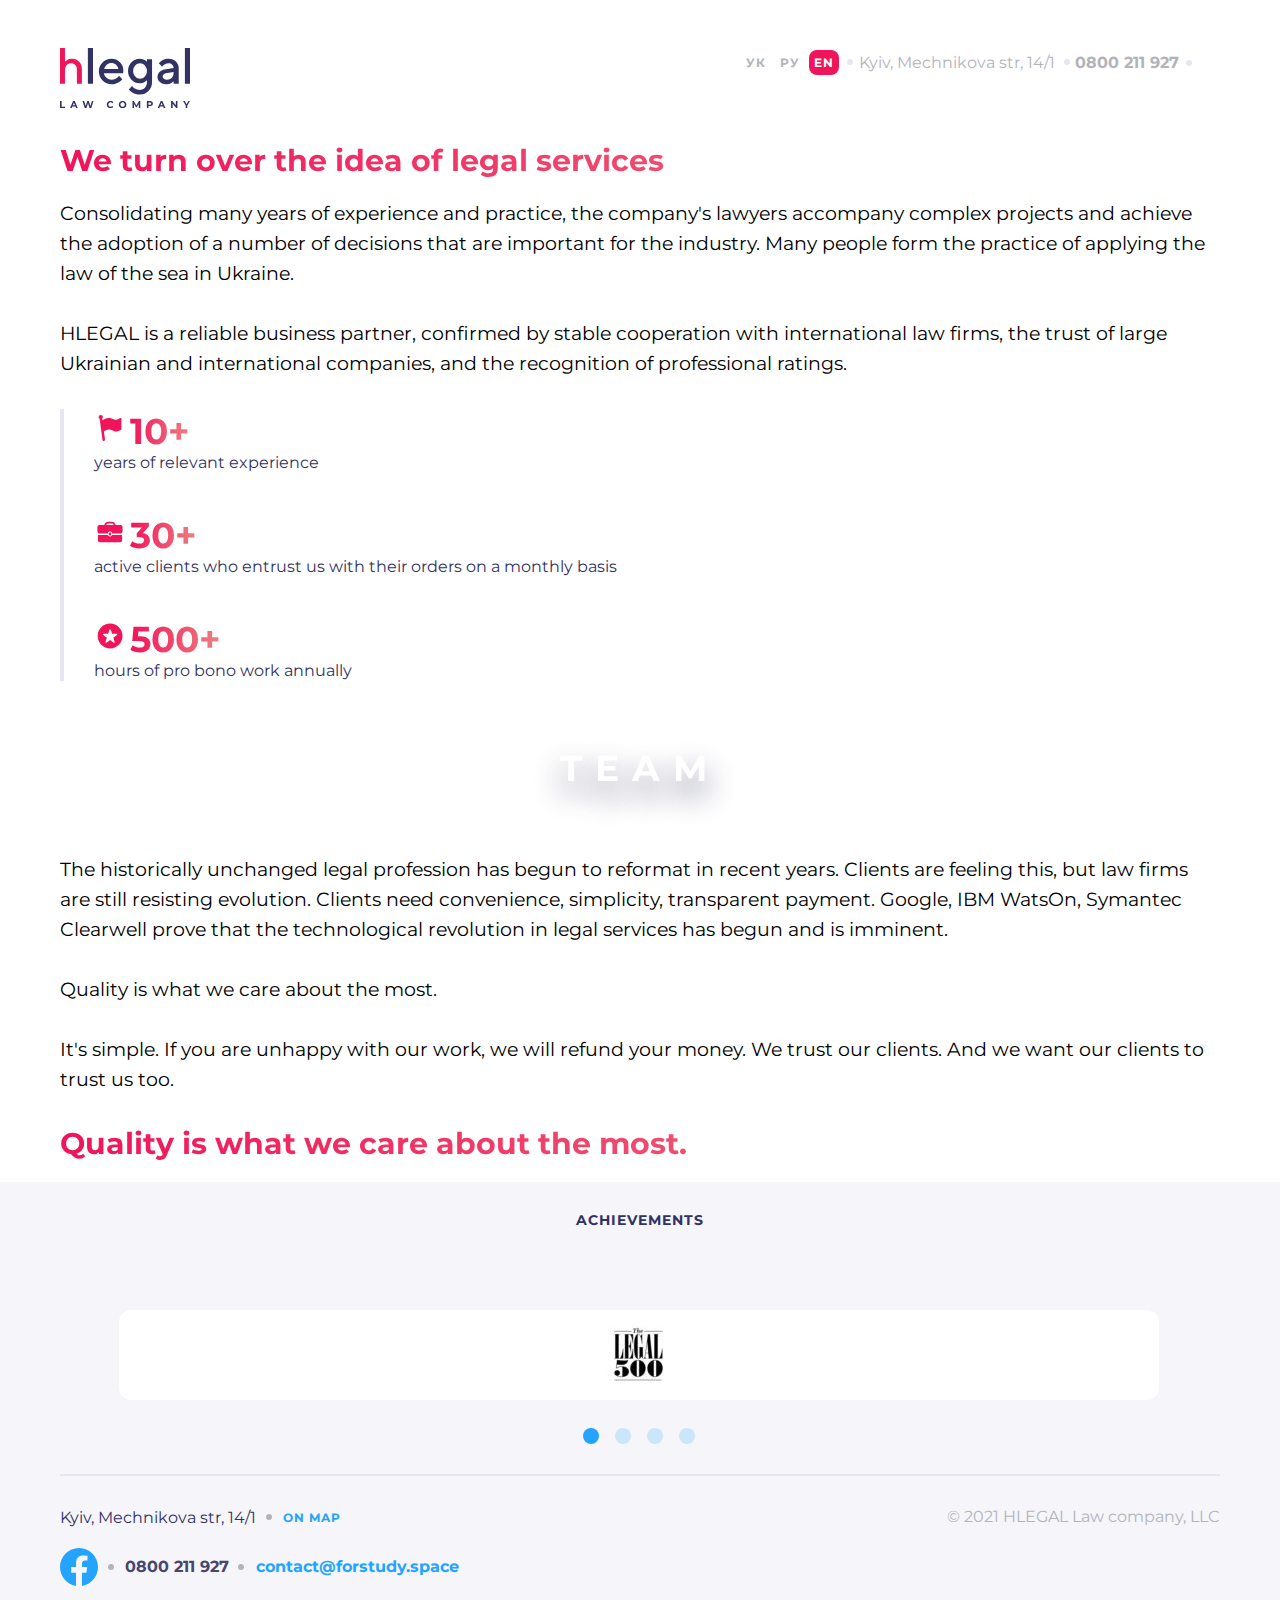
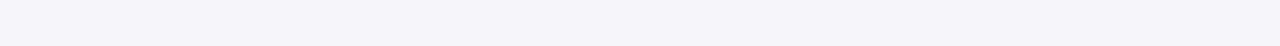
==== app/about.html @ dfc85bfb "start project" ====
<!DOCTYPE html>
<html lang="en">
<head>
    <meta charset="UTF-8">
    <meta name="viewport" content="width=device-width, initial-scale=1.0">
    <meta http-equiv="X-UA-Compatible" content="IE=edge">
    <meta name="viewport" content="width=device-width, initial-scale=1.0">
    <link rel="preload" href="fonts/montserrat-Bold.woff2" as="font" type="font/woff2" crossorigin="anonymous">
    <link rel="preload" href="fonts/montserrat-Regular.woff2" as="font" type="font/woff2" crossorigin="anonymous">
    <link rel="stylesheet" href="css/style.css">
    <title>about us</title>
</head>

<body class="body">
    <header class="header">
        <!-- <div class="gradient"> -->
            <div class="container">
                <div class="abtop-header abtop-header_margin-l-r">
                    <div class="abtop-grid">    
                        <div class="ablang-phone">
                            <div class="ablang">
                                <a class="ablang__item" href="#">ук</a>
                                <a class="ablang__item" href="#">ру</a>
                                <a class="ablang__item ablang__item-red" href="#">en</a>
                            </div>
                            <div class="ablang-phone__phone">
                                <span class="ablang-phone__street">Kyiv, Mechnikova str, 14/1</span>
                                <a class="ablang-phone__ph" href="tel:0800 211 927">0800 211 927</a>
                                <a class="ablang-phone__fb" href="#">
                                <svg width="24" height="25" viewBox="0 0 24 25" fill="none" xmlns="http://www.w3.org/2000/svg">
                                    <path class="ablang-phone__fb-red" d="M24 12.5733C24 5.90541 18.6274 0.5 12 0.5C5.37258 0.5 0 5.90541 0 12.5733C0 18.5995 4.38823 23.5943 10.125 24.5V16.0633H7.07813V12.5733H10.125V9.91343C10.125 6.88755 11.9165 5.21615 14.6576 5.21615C15.9705 5.21615 17.3438 5.45195 17.3438 5.45195V8.42313H15.8306C14.3399 8.42313 13.875 9.35379 13.875 10.3086V12.5733H17.2031L16.6711 16.0633H13.875V24.5C19.6118 23.5943 24 18.5995 24 12.5733Z" fill="white"/>
                                </svg>
                                </a>
                            </div>
                        </div>
                        <div class="ablogo-hamburger">
                            <div class="ablogo-hamburger__left">
                                <a href="#">
                                    <img class="ablogo-hamburger__logo" width="69" height="32" src="img/about-logo.svg" alt="logo">
                                </a>
                                <img class="ablogo-hamburger__slash" width="11.6" height="26" src="img/slash.svg" alt="slash">
                                <p><a class="ablogo-hamburger__services ablogo-hamburger__services" href="#">services</a></p>
                            </div>
                            <div class="ablogo-hamburger__right">
                            <a href="#"><img src="img/about-hamburger.svg" alt="hamburger"></a>
                            </div>
                        </div>
                        <div class="abnav">
                            <a class="abnav__item" href="#">about us</a>
                            <a class="abnav__item" href="#">services</a>
                            <a class="abnav__item" href="#">team</a>
                            <a class="abnav__item" href="#">publications</a>
                            <a class="abnav__item" href="#">contact</a>
                        </div>
                    </div>
                </div>
            </div>
            <div class="container inner-container">
                <!-- <section class="top"> 
                    <h1 class="top__text">you legal solutions provider</h1>
                    <div class="top__arrow-down">
                        <a href="#">
                            <svg width="42" height="42" viewBox="0 0 42 42" fill="none" xmlns="http://www.w3.org/2000/svg">
                                <circle class="top__arrow-down top__arrow-down_red" opacity="0.5" cx="21" cy="21" r="20" stroke="white" stroke-width="2"/>
                                <path class="top__arrow-down top__arrow-down_red" d="M12 18L21 27L30 18" stroke="white" stroke-width="2"/>
                            </svg>
                        </a>
                    </div>
                    <section class="advantage">
                        <div class="advantage__list">
                            <button type="button" class="advantage__btn advantage__btn_first">Consistent</button>
                            <button type="button" class="advantage__btn">Customer oriented</button>
                            <button type="button" class="advantage__btn">Innovative</button>
                            <button type="button" class="advantage__btn">Business oriented</button>
                        </div>
                        <div class="advantage__content advantage__content_active">
                            <article class="description">
                                <h2 class="description__title">We turn the idea of legal services</h2>
                                <p class="description__text">Consolidating many years of experience and practice, the company's lawyers accompany complex projects and achieve a number of important decisions for the industry. Many of them form the practice of applying the law of the sea in Ukraine.</p>
                            </article>
                        </div>
                        <div class="advantage__content"></div>
                        <div class="advantage__content"></div>
                        <div class="advantage__content"></div>
                    </section>
                    <section class="cards">
                        <div class="cards__one">
                            <p><a class="cards__services" href="#">services</a></p>
                            <h2 class="cards__title">What can we do better than others?</h2>
                        </div>
                        <article class="cards__item">
                            <p><img src="img/icon1.svg" alt="IT and e-commerce"></p>
                            <p><h2>IT and e-commerce</h2></p>
                            <p class="cards__content">An endless stream of contracts, tax issues, labor relations, corporate papers - legal work distracts you from doing business. But there is not much work to do to hire an in-house lawyer.</p>
                        </article>
                        <article class="cards__item">
                            <p><img src="img/icon2.svg" alt="IT and e-commerce"></p>
                            <p><h2>Comprehensive daily
                                legal support</h2></p>
                            <p class="cards__content">In addition, over time, the work will become the same type and uninteresting for a full-time lawyer. And we know very well how difficult it is to find a good candidate with experience in the field of information technology in Ukraine.</p>
                        </article>
                        <article class="cards__item">
                            <p><img src="img/icon3.svg" alt="IT and e-commerce"></p>
                            <p><h2>Structuring corporate relationships</h2></p>
                            <p class="cards__content">Instead of just providing legal services, we will hire a lawyer or a whole team that will fit into the daily life of your company.</p>
                        </article>
                        <article class="cards__item">
                            <p><img src="img/icon4.svg" alt="IT and e-commerce"></p>
                            <p><h2>Building contractual relations</h2></p>
                            <p class="cards__content">Once a week, or week after month, you have your own lawyer by your side. Anyone in the company can catch it at the coffee maker and just talk about current affairs instead of waiting for update status.</p>
                        </article>
                        <article class="cards__item">
                            <p><img src="img/icon5.svg" alt="IT and e-commerce"></p>
                            <p><h2>Protection of business, intellectual property</h2></p>
                            <p class="cards__content">And all the other time he will work on new diverse projects, so he will definitely not stop in professional development. One way or another, all Axon Partners will work for you instead of a corporate lawyer.</p>
                        </article>
                        <article class="cards__item">
                            <p><img src="img/icon6.svg" alt="IT and e-commerce"></p>
                            <p><h2>Judicial representation</h2></p>
                            <p class="cards__content">Is it a small, medium-sized company or a market leader? Local business or multinational company? Do you have your own legal department or not?</p>
                        </article>
                    </section>
                </section> -->
            </div>
        <!-- </div> -->
    </header>
    
    <main class="main">
        <div class="container inner-container">

            <div class="abtop">

                <div class="abtop-text__left">
                    <h1 class="abtop-text__title">We turn over the idea of legal services</h1>
                    <p class="abtop-text__title-txt">Consolidating many years of experience and practice, the company's lawyers accompany complex projects and achieve the adoption of a number of decisions that are important for the industry. Many people form the practice of applying the law of the sea in Ukraine.</p>
                    <p class="abtop-text__title-txt">HLEGAL is a reliable business partner, confirmed by stable cooperation with international law firms, the trust of large Ukrainian and international companies, and the recognition of professional ratings.</p>
                </div>
                <div class="abtop-text__right">
                   <div class="abtop-text__item">
                       <img src="img/about-flag.svg" alt="flag">
                       <span class="abtop-text__num">10+</span>
                       <p class="abtop-text__txt">years of relevant experience</p>
                   </div>
                   <div class="abtop-text__item">
                        <img src="img/about-bag.svg" alt="bag">
                        <span class="abtop-text__num">30+</span>
                        <p class="abtop-text__txt">active clients who entrust us with their orders on a monthly basis</p>
                    </div>
                    <div class="abtop-text__item">
                        <img src="img/about-star.svg" alt="star">
                        <span class="abtop-text__num">500+</span>
                        <p class="abtop-text__txt">hours of pro bono work annually</p>
                    </div>
                </div>


            </div>
        </div>



            <div class="abteam-img">
                <h2 class="abteam-img__txt">team</h2>
            </div>

        <div class="container inner-container">

            <p class="abtop-text__title-txt">The historically unchanged legal profession has begun to reformat in recent years. Clients are feeling this, but law firms are still resisting evolution. Clients need convenience, simplicity, transparent payment. Google, IBM WatsOn, Symantec Clearwell prove that the technological revolution in legal services has begun and is imminent.</p>
            <p class="abtop-text__title-txt">Quality is what we care about the most.</p>
            <p class="abtop-text__title-txt">It's simple. If you are unhappy with our work, we will refund your money. We trust our clients. And we want our clients to trust us too.</p>
            <h2 class="abtop-text__title">Quality is what we care about the most.</h2>
        </div>



        <div class="wrap-grey">
            <div class="container inner-container">

                
                <p class="abslider-title">achievements</p>
            <div class="slider">

                    <section class="js-slider-main2">
                        <div class="abitem">
                            <div class="abitem-wrap">
                                <img class="abitem-wrap__img" src="img/about-achievment-1.jpg" alt="">
                            </div>
                        </div>
                        <div class="abitem">
                            <div class="abitem-wrap">
                                <img class="abitem-wrap__img"  src="img/about-achievment-2.jpg" alt="">
                            </div>
                        </div>
                        <div class="abitem">
                            <div class="abitem-wrap">
                                <img src="img/about-achievment-3.jpg" alt="">
                            </div>
                        </div>
                        <div class="abitem">
                            <div class="abitem-wrap">
                                <img src="img/about-achievment-4.jpg" alt="">
                            </div>
                        </div>

                    </section>
                <!-- </div> -->
            </div>
            
            






            </div>
        </div>
    </main>

    <div class="wrap-grey">
        <footer class="footer container inner-container">
            <div class="footer-grid">
                <div class="footer-grid__one">
                    <span class="footer-grid__street">Kyiv, Mechnikova str, 14/1</span>
                    <a class="footer-grid__onmap" href="#">On map</a>
                </div>
                <div  class="footer-grid__two">
                    <span class="footer-grid__copy">© 2021 HLEGAL Law company, LLC</span>
                </div>
                <div  class="footer-grid__three">
                    <svg class="footer-grid__fb" width="38" height="38" viewBox="0 0 38 38" fill="none" xmlns="http://www.w3.org/2000/svg">
                        <g clip-path="url(#clip0_26716_3421)">
                            <path class="footer-grid__fb footer-grid__fb-red" d="M38 19.1161C38 8.55857 29.4934 0 19 0C8.50658 0 0 8.55857 0 19.1161C0 28.6575 6.94803 36.5659 16.0312 38V24.6419H11.207V19.1161H16.0312V14.9046C16.0312 10.1136 18.8678 7.46723 23.2078 7.46723C25.2866 7.46723 27.4609 7.84059 27.4609 7.84059V12.545H25.0651C22.7048 12.545 21.9688 14.0185 21.9688 15.5302V19.1161H27.2383L26.3959 24.6419H21.9688V38C31.052 36.5659 38 28.6575 38 19.1161Z" fill="#24A3FF"/>
                        </g>
                        <defs>
                            <clipPath id="clip0_26716_3421">
                                <rect width="38" height="38" fill="white"/>
                            </clipPath>
                        </defs>
                    </svg>
                    <a class="footer-grid__phone" href="tel:0800 211 927">0800 211 927</a>
                    <a class="footer-grid__mail footer-grid__mail-red" href="mailto:contact@forstudy.space">contact@forstudy.space</a>
                </div>
            </div>
        </footer>
    </div>

    <script src="https://code.jquery.com/jquery-3.6.0.min.js"
    integrity="sha256-/xUj+3OJU5yExlq6GSYGSHk7tPXikynS7ogEvDej/m4="
    crossorigin="anonymous"></script>
    <script src="js/slick.min.js"></script>
    <script src="js/script2.js"></script>
</body>
</html>
---- app/css/style.css ----
@font-face {
  font-family: 'Montserrat';
  src: url("../fonts/montserrat-Regular.woff2") format("woff2"), url("../fonts/montserrat-Regular.woff") format("woff");
  font-weight: 400;
  font-style: normal;
}

@font-face {
  font-family: 'Montserrat';
  src: url("../fonts/montserrat-Bold.woff2") format("woff2"), url("../fonts/montserrat-Bold.woff") format("woff");
  font-weight: 700;
  font-style: normal;
}

* {
  margin: 0;
  -webkit-box-sizing: border-box;
          box-sizing: border-box;
}

.body {
  font-family: 'Montserrat', 'Arial', sans-serif;
  font-style: normal;
}

.container {
  max-width: 1320px;
  min-width: 375px;
  margin: 0 auto;
}

.inner-container {
  padding: 0 30px;
}

.visually-hidden {
  position: absolute;
  width: 1px;
  height: 1px;
  margin: -1px;
  border: 0;
  padding: 0;
  clip: rect(0 0 0 0);
  overflow: hidden;
}

.wrap-grey {
  background-color: #F5F5FA;
}

/*========================================*/
@media screen and (min-width: 768px) {
  .inner-container {
    padding: 0 60px;
  }
}

@media screen and (min-width: 1440px) {
  .container {
    max-width: 1440px;
  }
}

.gradient {
  background: url("../img/symbol.svg") center 0 no-repeat, linear-gradient(228.57deg, #323264 11.93%, #323264 57.17%, #643E72 87.46%);
  border-radius: 0px 0px 12px 12px;
  background-size: 141%, cover;
  position: relative;
}

.gradient::before {
  content: '';
  height: 10px;
  background-color: #CACADB;
  border-radius: 0 0 12px 12px;
  position: absolute;
  left: 20px;
  right: 20px;
  bottom: -10px;
}

.gradient::after {
  content: '';
  height: 10px;
  background-color: #E7E7F2;
  border-radius: 0 0 12px 12px;
  position: absolute;
  left: 40px;
  right: 40px;
  bottom: -20px;
}

.top__text {
  margin-top: 125px;
  margin-left: auto;
  margin-right: auto;
  width: 300px;
  font-weight: 700;
  font-size: 38px;
  line-height: 46px;
  text-align: center;
  color: #FFFFFF;
}

.top__arrow-down {
  display: block;
  margin-top: 160px;
  margin-bottom: 60px;
  margin-left: auto;
  margin-right: auto;
  width: -webkit-fit-content;
  width: -moz-fit-content;
  width: fit-content;
}

.top__arrow-down:hover .top__arrow-down_red {
  -webkit-transition-duration: 0.3s;
          transition-duration: 0.3s;
  -webkit-transition-property: stroke;
  transition-property: stroke;
  stroke: #F0145A;
}

.advantage__list {
  display: -webkit-box;
  display: -ms-flexbox;
  display: flex;
  overflow: auto;
  -ms-overflow-style: none;
  margin-bottom: 14px;
}

.advantage__list::-webkit-scrollbar {
  width: 0;
}

.advantage__btn {
  white-space: nowrap;
  border: none;
  outline: none;
  background-color: transparent;
  font-weight: 700;
  font-size: 30px;
  line-height: 37px;
  color: #B3B3BA;
  margin-right: 30px;
  padding: 0;
  cursor: pointer;
}

.advantage__btn_first {
  background: linear-gradient(90.13deg, #EF8080 0.84%, #F0145A 99.96%);
  -webkit-background-clip: text;
  -webkit-text-fill-color: transparent;
}

.advantage__content {
  display: none;
}

.advantage__content_active {
  display: block;
}

.description {
  border-top: 4px solid rgba(255, 255, 255, 0.3);
  padding-top: 31px;
}

.description__title {
  margin-bottom: 31px;
  font-weight: 700;
  font-size: 20px;
  line-height: 24px;
  color: #FFFFFF;
}

.description__text {
  margin-bottom: 31px;
  font-weight: 400;
  font-size: 19px;
  line-height: 30px;
  color: #FFFFFF;
}

.cards {
  padding-bottom: 60px;
  display: grid;
  grid-template-columns: 1fr;
}

.cards__one {
  grid-row: 1/2;
}

.cards__services {
  text-decoration: none;
  font-weight: 700;
  font-size: 14px;
  line-height: 17px;
  letter-spacing: 1px;
  text-transform: uppercase;
  color: #24A3FF;
  position: relative;
}

.cards__services::after {
  content: '';
  position: absolute;
  right: -16px;
  top: 2px;
  width: 14px;
  height: 15px;
  background-image: url("../img/arrow-right-blue.svg");
}

.cards__title {
  margin-top: 10px;
  font-weight: 700;
  font-size: 30px;
  line-height: 37px;
  background: linear-gradient(90.13deg, #F0145A 0.84%, #EF8080 99.96%);
  -webkit-background-clip: text;
  -webkit-text-fill-color: transparent;
  background-clip: text;
}

.cards__item {
  margin-top: 30px;
}

.cards__item h2 {
  margin-top: 30px;
  font-weight: 700;
  font-size: 22px;
  line-height: 27px;
  color: #24A3FF;
}

.cards__content {
  margin-top: 15px;
  font-weight: 400;
  font-size: 16px;
  line-height: 26px;
  color: #FFFFFF;
}

.top-grid {
  display: grid;
  grid-template-columns: 1fr;
}

.lang-phone {
  grid-row: 1/3;
  display: -webkit-box;
  display: -ms-flexbox;
  display: flex;
  -webkit-box-pack: justify;
      -ms-flex-pack: justify;
          justify-content: space-between;
  background-color: rgba(245, 245, 250, 0.2);
}

.lang-phone__phone {
  display: -webkit-box;
  display: -ms-flexbox;
  display: flex;
  -webkit-box-align: center;
      -ms-flex-align: center;
          align-items: center;
}

.lang-phone__street {
  margin-left: 5px;
  margin-right: 5px;
  display: none;
  font-weight: 400;
  font-size: 16px;
  line-height: 20px;
  text-align: right;
  color: #B3B3BA;
  position: relative;
}

.lang-phone__street::before {
  display: none;
  content: '';
  height: 6px;
  width: 6px;
  background-color: #E6E6F0;
  border-radius: 50%;
  position: absolute;
  left: -12px;
  top: 6px;
}

.lang-phone__ph {
  display: inline-block;
  font-weight: 700;
  font-size: 16px;
  line-height: 20px;
  text-align: right;
  color: #FFFFFF;
  text-decoration: none;
  padding: 12.5px 15px;
  position: relative;
}

.lang-phone__ph::before {
  display: none;
  content: '';
  height: 6px;
  width: 6px;
  background-color: #E6E6F0;
  border-radius: 50%;
  position: absolute;
  left: 4px;
  top: 19px;
}

.lang-phone__ph::after {
  display: none;
  content: '';
  height: 6px;
  width: 6px;
  background-color: #E6E6F0;
  border-radius: 50%;
  position: absolute;
  left: 126px;
  top: 20px;
}

.lang-phone__fb {
  margin-left: 5px;
  display: none;
}

.lang-phone__fb:hover .lang-phone__fb-red {
  -webkit-transition-duration: 0.3s;
          transition-duration: 0.3s;
  -webkit-transition-property: fill;
  transition-property: fill;
  fill: red;
}

.logo-hamburger {
  display: -webkit-box;
  display: -ms-flexbox;
  display: flex;
  -webkit-box-align: center;
      -ms-flex-align: center;
          align-items: center;
  -webkit-box-pack: justify;
      -ms-flex-pack: justify;
          justify-content: space-between;
}

.logo-hamburger__left {
  display: -webkit-box;
  display: -ms-flexbox;
  display: flex;
  margin: 0;
  -webkit-box-align: center;
      -ms-flex-align: center;
          align-items: center;
  height: 100%;
}

.logo-hamburger__logo {
  margin: 15px 0 10px 15px;
}

.logo-hamburger__slash {
  margin: 15px 4px;
  display: inline-block;
}

.logo-hamburger__services {
  display: inline-block;
  font-weight: 400;
  font-size: 20px;
  line-height: 24px;
  color: #FFFFFF;
  text-decoration: none;
}

.logo-hamburger__right {
  margin: 12.5px 15px;
}

.logo-hamburger__right:hover {
  -webkit-transition-duration: 0.3s;
          transition-duration: 0.3s;
  -webkit-transition-property: background-color;
  transition-property: background-color;
  background-color: #e6e6f08a;
  border-radius: 8px;
}

.nav {
  margin-top: 26px;
  display: none;
}

.nav__item {
  display: inline-block;
  text-decoration: none;
  font-weight: 700;
  font-size: 16px;
  line-height: 20px;
  text-align: right;
  color: #FFFFFF;
  margin-right: 1px;
  margin-left: 15px;
  position: relative;
}

.nav__item:after {
  -webkit-transition-duration: 0.3s;
          transition-duration: 0.3s;
  -webkit-transition-property: opacity;
  transition-property: opacity;
  opacity: 0;
  display: block;
  content: '';
  height: 2px;
  width: 100%;
  background-color: #FFFFFF;
  position: absolute;
  top: 21px;
}

.nav__item:hover::after {
  opacity: 1;
}

/*========================================*/
@media screen and (min-width: 768px) {
  .gradient {
    background-size: 116%, cover;
  }
  .top__text {
    width: auto;
    margin-top: 272px;
  }
  .top__arrow-down {
    margin-top: 417px;
    margin-bottom: 91px;
  }
  .advantage__btn {
    font-size: 38px;
    line-height: 46px;
  }
  .advantage__list {
    margin-bottom: 44px;
  }
  .description {
    padding-top: 60px;
  }
  .description__title {
    font-size: 30px;
    line-height: 37px;
  }
  .description__text {
    margin-bottom: 60px;
  }
  .cards__title {
    font-size: 38px;
    line-height: 46px;
    margin-bottom: 29px;
  }
  .cards {
    grid-template-columns: repeat(2, 1fr);
    -webkit-column-gap: 56px;
       -moz-column-gap: 56px;
            column-gap: 56px;
  }
  .cards__one {
    grid-column: 1/3;
  }
  .cards__title {
    margin-bottom: 4px;
  }
  .cards__item {
    margin-top: 58px;
  }
  .top-header_margin-l-r {
    margin: 0 47px;
    padding-top: 41px;
  }
  .lang-phone {
    -webkit-box-pack: start;
        -ms-flex-pack: start;
            justify-content: flex-start;
    background-color: rgba(245, 245, 250, 0);
  }
  .lang-phone__street {
    display: inline-block;
  }
  .lang-phone__street::before {
    display: inline-block;
  }
  .lang-phone__ph::before {
    display: inline-block;
  }
  .lang-phone__ph::after {
    display: inline-block;
  }
  .lang-phone__fb {
    display: inline-block;
  }
  .nav {
    display: -webkit-box;
    display: -ms-flexbox;
    display: flex;
  }
  .logo-hamburger__logo {
    width: 130px;
    height: 60px;
  }
  .logo-hamburger__slash {
    display: none;
  }
  .logo-hamburger__services {
    display: none;
  }
  .logo-hamburger__right {
    display: none;
  }
}

@media screen and (min-width: 1024px) {
  .gradient {
    background-size: 65%, cover;
  }
  .top__text {
    margin-top: 250px;
  }
  .top__arrow-down {
    margin-top: 288px;
    margin-bottom: 90px;
  }
  .advantage {
    display: grid;
    grid-template-columns: 1fr 1fr;
  }
  .advantage__list {
    -webkit-box-orient: vertical;
    -webkit-box-direction: normal;
        -ms-flex-direction: column;
            flex-direction: column;
    -webkit-box-align: end;
        -ms-flex-align: end;
            align-items: flex-end;
    border-right: 4px solid rgba(255, 255, 255, 0.3);
    padding-right: 33px;
    margin-right: 13px;
    margin-bottom: 59px;
  }
  .advantage__btn {
    margin-top: 15px;
    margin-bottom: 15px;
  }
  .description {
    border-top: none;
    padding-top: 8px;
    padding-left: 48px;
  }
  .cards {
    grid-template-columns: repeat(3, 1fr);
    -webkit-column-gap: 60px;
       -moz-column-gap: 60px;
            column-gap: 60px;
  }
  .cards__one {
    grid-column: 1/4;
  }
  .logo-hamburger__logo {
    margin-top: 0px;
    margin-right: 0;
    margin-bottom: -8px;
    margin-left: 13px;
  }
  .nav {
    margin-top: 7px;
    margin-right: 10px;
    -webkit-box-pack: end;
        -ms-flex-pack: end;
            justify-content: flex-end;
  }
  .top-header_margin-l-r {
    padding-top: 40px;
  }
  .top-grid {
    grid-template-columns: 40% 60%;
  }
  .lang-phone {
    grid-row: auto;
    -webkit-box-pack: end;
        -ms-flex-pack: end;
            justify-content: flex-end;
  }
  .lang-phone__phone {
    margin-right: 10px;
  }
  .logo-hamburger {
    grid-row: 1/3;
  }
}

@media screen and (min-width: 1440px) {
  .cards__one {
    grid-row: 2/3;
  }
}

.abtop-grid {
  display: grid;
  grid-template-columns: 1fr;
}

.ablang-phone {
  grid-row: 1/3;
  display: -webkit-box;
  display: -ms-flexbox;
  display: flex;
  -webkit-box-pack: justify;
      -ms-flex-pack: justify;
          justify-content: space-between;
  background-color: #F5F5FA;
}

.ablang-phone__phone {
  display: -webkit-box;
  display: -ms-flexbox;
  display: flex;
  -webkit-box-align: center;
      -ms-flex-align: center;
          align-items: center;
}

.ablang-phone__street {
  margin-left: 5px;
  margin-right: 5px;
  display: none;
  font-weight: 400;
  font-size: 16px;
  line-height: 20px;
  text-align: right;
  color: #B3B3BA;
  position: relative;
}

.ablang-phone__street::before {
  display: none;
  content: '';
  height: 6px;
  width: 6px;
  background-color: #E6E6F0;
  border-radius: 50%;
  position: absolute;
  left: -12px;
  top: 6px;
}

.ablang-phone__ph {
  display: inline-block;
  font-weight: 700;
  font-size: 16px;
  line-height: 20px;
  text-align: right;
  color: #B3B3BA;
  text-decoration: none;
  padding: 12.5px 15px;
  position: relative;
}

.ablang-phone__ph::before {
  display: none;
  content: '';
  height: 6px;
  width: 6px;
  background-color: #E6E6F0;
  border-radius: 50%;
  position: absolute;
  left: 4px;
  top: 19px;
}

.ablang-phone__ph::after {
  display: none;
  content: '';
  height: 6px;
  width: 6px;
  background-color: #E6E6F0;
  border-radius: 50%;
  position: absolute;
  left: 126px;
  top: 20px;
}

.ablang-phone__fb {
  margin-left: 5px;
  display: none;
}

.ablang-phone__fb:hover .ablang-phone__fb-red {
  -webkit-transition-duration: 0.3s;
          transition-duration: 0.3s;
  -webkit-transition-property: fill;
  transition-property: fill;
  fill: red;
}

.ablogo-hamburger {
  display: -webkit-box;
  display: -ms-flexbox;
  display: flex;
  -webkit-box-align: center;
      -ms-flex-align: center;
          align-items: center;
  -webkit-box-pack: justify;
      -ms-flex-pack: justify;
          justify-content: space-between;
}

.ablogo-hamburger__left {
  display: -webkit-box;
  display: -ms-flexbox;
  display: flex;
  margin: 0;
  -webkit-box-align: center;
      -ms-flex-align: center;
          align-items: center;
  height: 100%;
}

.ablogo-hamburger__logo {
  margin: 15px 0 10px 15px;
}

.ablogo-hamburger__slash {
  margin: 15px 4px;
  display: inline-block;
}

.ablogo-hamburger__services {
  display: inline-block;
  font-weight: 400;
  font-size: 20px;
  line-height: 24px;
  color: #323264;
  text-decoration: none;
}

.ablogo-hamburger__right {
  margin: 12.5px 15px;
}

.ablogo-hamburger__right:hover {
  -webkit-transition-duration: 0.3s;
          transition-duration: 0.3s;
  -webkit-transition-property: background-color;
  transition-property: background-color;
  background-color: #e6e6f08a;
  border-radius: 8px;
}

.abnav {
  margin-top: 26px;
  display: none;
}

.abnav__item {
  display: inline-block;
  text-decoration: none;
  font-weight: 700;
  font-size: 16px;
  line-height: 20px;
  text-align: right;
  color: #FFFFFF;
  margin-right: 1px;
  margin-left: 15px;
  position: relative;
}

.abnav__item:after {
  -webkit-transition-duration: 0.3s;
          transition-duration: 0.3s;
  -webkit-transition-property: opacity;
  transition-property: opacity;
  opacity: 0;
  display: block;
  content: '';
  height: 2px;
  width: 100%;
  background-color: #FFFFFF;
  position: absolute;
  top: 21px;
}

.abnav__item:hover::after {
  opacity: 1;
}

/*========================================*/
@media screen and (min-width: 768px) {
  .abgradient {
    background-size: 116%, cover;
  }
  .abtop__text {
    width: auto;
    margin-top: 272px;
  }
  .abtop__arrow-down {
    margin-top: 417px;
    margin-bottom: 91px;
  }
  .abtop-header_margin-l-r {
    margin: 0 47px;
    padding-top: 41px;
  }
  .ablang-phone {
    -webkit-box-pack: start;
        -ms-flex-pack: start;
            justify-content: flex-start;
    background-color: rgba(245, 245, 250, 0);
  }
  .ablang-phone__street {
    display: inline-block;
  }
  .ablang-phone__street::before {
    display: inline-block;
  }
  .ablang-phone__ph::before {
    display: inline-block;
  }
  .ablang-phone__ph::after {
    display: inline-block;
  }
  .ablang-phone__fb {
    display: inline-block;
  }
  .abnav {
    display: -webkit-box;
    display: -ms-flexbox;
    display: flex;
  }
  .ablogo-hamburger__logo {
    width: 130px;
    height: 60px;
  }
  .ablogo-hamburger__slash {
    display: none;
  }
  .ablogo-hamburger__services {
    display: none;
  }
  .ablogo-hamburger__right {
    display: none;
  }
}

@media screen and (min-width: 1024px) {
  .abtop__text {
    margin-top: 250px;
  }
  .abtop__arrow-down {
    margin-top: 288px;
    margin-bottom: 90px;
  }
  .ablogo-hamburger__logo {
    margin-top: 0px;
    margin-right: 0;
    margin-bottom: -8px;
    margin-left: 13px;
  }
  .abnav {
    margin-top: 7px;
    margin-right: 10px;
    -webkit-box-pack: end;
        -ms-flex-pack: end;
            justify-content: flex-end;
  }
  .abtop-header_margin-l-r {
    padding-top: 40px;
  }
  .abtop-grid {
    grid-template-columns: 40% 60%;
  }
  .ablang-phone {
    grid-row: auto;
    -webkit-box-pack: end;
        -ms-flex-pack: end;
            justify-content: flex-end;
  }
  .ablang-phone__phone {
    margin-right: 10px;
  }
  .ablogo-hamburger {
    grid-row: 1/3;
  }
}

.slick-slider {
  position: relative;
  display: block;
  -webkit-box-sizing: border-box;
          box-sizing: border-box;
  -webkit-user-select: none;
  -moz-user-select: none;
  -ms-user-select: none;
  user-select: none;
  -webkit-touch-callout: none;
  -khtml-user-select: none;
  -ms-touch-action: pan-y;
  touch-action: pan-y;
  -webkit-tap-highlight-color: transparent;
}

.slick-list {
  position: relative;
  display: block;
  overflow: hidden;
  margin: 0;
  padding: 0;
}

.slick-list:focus {
  outline: none;
}

.slick-list.dragging {
  cursor: pointer;
  cursor: hand;
}

.slick-slider .slick-track,
.slick-slider .slick-list {
  -webkit-transform: translate3d(0, 0, 0);
  transform: translate3d(0, 0, 0);
}

.slick-track {
  position: relative;
  top: 0;
  left: 0;
  display: block;
  margin-left: auto;
  margin-right: auto;
}

.slick-track:before,
.slick-track:after {
  display: table;
  content: '';
}

.slick-track:after {
  clear: both;
}

.slick-loading .slick-track {
  visibility: hidden;
}

.slick-slide {
  display: none;
  float: left;
  min-height: 1px;
}

[dir='rtl'] .slick-slide {
  float: right;
}

.slick-slide img {
  display: block;
}

.slick-slide.slick-loading img {
  display: none;
}

.slick-slide.dragging img {
  pointer-events: none;
}

.slick-initialized .slick-slide {
  display: block;
}

.slick-loading .slick-slide {
  visibility: hidden;
}

.slick-vertical .slick-slide {
  display: block;
  height: auto;
  border: 1px solid transparent;
}

.slick-arrow.slick-hidden {
  display: none;
}

.slider {
  margin-top: 50px;
  margin-left: 30px;
  margin-right: 30px;
  overflow: hidden;
}

.item {
  border-radius: 12px;
  background-color: #F5F5FA;
}

.slide__image {
  height: 500px;
}

.slide__image img {
  height: 500px;
  width: 100%;
  -o-object-fit: cover;
     object-fit: cover;
  border-radius: 12px 12px 0px 0px;
}

.slide__content {
  padding: 30px;
}

.slide__content p:nth-child(1) {
  margin-bottom: 2px;
}

.slide__content p:nth-child(2) {
  font-weight: 700;
  font-size: 30px;
  line-height: 37px;
  background: linear-gradient(90.13deg, #F0145A 0.84%, #EF8080 99.96%);
  -webkit-background-clip: text;
  -webkit-text-fill-color: transparent;
  background-clip: text;
  margin-bottom: 32px;
}

.slide__content p:nth-child(3) {
  font-weight: 700;
  font-size: 16px;
  line-height: 20px;
  color: #B3B3BA;
  margin-bottom: 5px;
}

.slide__content p:nth-child(4) {
  font-weight: 400;
  font-size: 14px;
  line-height: 22px;
  color: #B3B3BA;
}

.slick-dots {
  list-style: none;
  display: -webkit-box;
  display: -ms-flexbox;
  display: flex;
  -webkit-box-pack: center;
      -ms-flex-pack: center;
          justify-content: center;
  padding: 0;
  margin-top: 21px;
}

.slick-dots li {
  padding: 0 8px;
}

.slick-dots button {
  height: 16px;
  width: 16px;
  border: none;
  border-radius: 50%;
  background-color: #24A3FF;
  opacity: 0.2;
  font-size: 0;
}

.slick-dots button:hover {
  opacity: 1;
}

.slick-dots .slick-active button {
  opacity: 1;
}

/*====================*/
@media screen and (min-width: 768px) {
  .slider {
    margin-top: 81px;
    margin-left: 59px;
    margin-right: 61px;
  }
  .slide__content p:nth-child(1) {
    margin-bottom: 6px;
  }
  .slide__content p:nth-child(2) {
    font-size: 38px;
    line-height: 46px;
  }
}

@media screen and (min-width: 1024px) {
  .item-wrap {
    display: -webkit-box;
    display: -ms-flexbox;
    display: flex;
  }
  .slide__image {
    width: 44%;
    height: auto;
  }
  .slide__image img {
    height: 528px;
    border-radius: 12px 0px 0px 12px;
  }
  .slide__content {
    width: 56%;
    padding-top: 30px;
    padding-right: 25px;
    padding-bottom: 0px;
    padding-left: 34px;
  }
}

@media screen and (min-width: 1024px) {
  .slide__image {
    width: 34%;
  }
  .slide__image img {
    height: 348px;
  }
}

.logo-title {
  margin-top: 62px;
  margin-bottom: 29px;
  display: -webkit-box;
  display: -ms-flexbox;
  display: flex;
  -webkit-box-pack: center;
      -ms-flex-pack: center;
          justify-content: center;
}

.logo-title__text {
  font-weight: 700;
  font-size: 14px;
  line-height: 17px;
  letter-spacing: 1px;
  text-transform: uppercase;
  color: #323264;
}

.logos {
  display: -webkit-box;
  display: -ms-flexbox;
  display: flex;
  -ms-flex-wrap: wrap;
      flex-wrap: wrap;
}

.logos__items {
  height: 120px;
  width: 100%;
  display: -webkit-box;
  display: -ms-flexbox;
  display: flex;
  -webkit-box-pack: center;
      -ms-flex-pack: center;
          justify-content: center;
  -webkit-box-align: center;
      -ms-flex-align: center;
          align-items: center;
}

.logos__items:nth-child(1) {
  background-color: #1C4280;
}

.logos__items:nth-child(2) {
  background-color: #143646;
}

.logos__items:nth-child(3) {
  background-color: #F48B30;
}

.logos__items:nth-child(4) {
  background-color: #9E4DC3;
}

.logos__items:nth-child(5) {
  background-color: #FD9339;
}

.logos__items:nth-child(6) {
  background-color: #E2E2E4;
}

.logos__items:nth-child(7) {
  display: none;
  background-color: #C71C36;
}

.logos__items:nth-child(8) {
  display: none;
  background-color: #DCF3F9;
}

.logos__items:nth-child(9) {
  display: none;
  background-color: #EAEAEA;
}

.logos__items:nth-child(10) {
  display: none;
  background-color: #282240;
}

.logos__items:nth-child(11) {
  display: none;
  background-color: #1D4568;
}

.logos__items:nth-child(12) {
  display: none;
  background-color: #000000;
}

/*=================*/
@media screen and (min-width: 768px) {
  .logos__items {
    width: 33.333%;
  }
  .logos__items:nth-child(7) {
    display: -webkit-box;
    display: -ms-flexbox;
    display: flex;
  }
  .logos__items:nth-child(8) {
    display: -webkit-box;
    display: -ms-flexbox;
    display: flex;
  }
  .logos__items:nth-child(9) {
    display: -webkit-box;
    display: -ms-flexbox;
    display: flex;
  }
  .logos__items:nth-child(10) {
    display: -webkit-box;
    display: -ms-flexbox;
    display: flex;
  }
  .logos__items:nth-child(11) {
    display: -webkit-box;
    display: -ms-flexbox;
    display: flex;
  }
  .logos__items:nth-child(12) {
    display: -webkit-box;
    display: -ms-flexbox;
    display: flex;
  }
}

@media screen and (min-width: 1024px) {
  .logos__items {
    width: 25%;
  }
}

.table {
  margin-left: 30px;
  margin-right: 30px;
}

.table__wrap {
  background-color: #F5F5FA;
  display: -webkit-box;
  display: -ms-flexbox;
  display: flex;
  -ms-flex-wrap: wrap;
      flex-wrap: wrap;
}

.table__item {
  height: auto;
  border-radius: 8px;
  overflow: hidden;
  margin-bottom: 30px;
  background-color: #fff;
}

.table__item:nth-child(1) {
  width: 100%;
}

.table__item:nth-child(2) {
  width: 100%;
}

.table__item:nth-child(3) {
  width: 100%;
}

.table__up-ref {
  padding-top: 31px;
  padding-bottom: 4px;
}

.table__title {
  font-weight: 700;
  font-size: 30px;
  line-height: 37px;
  background: linear-gradient(90.13deg, #F0145A 0.84%, #EF8080 99.96%);
  -webkit-background-clip: text;
  -webkit-text-fill-color: transparent;
  background-clip: text;
  text-fill-color: transparent;
  margin-bottom: 30px;
}

.down-cards {
  display: -webkit-box;
  display: -ms-flexbox;
  display: flex;
  -webkit-box-orient: vertical;
  -webkit-box-direction: normal;
      -ms-flex-direction: column;
          flex-direction: column;
}

.down-cards__image {
  height: 200px;
}

.down-cards__image img {
  height: 200px;
  width: 100%;
  -o-object-fit: cover;
     object-fit: cover;
}

.down-cards__content {
  padding: 30px;
}

.down-cards__content p:nth-child(1) {
  font-weight: 700;
  font-size: 16px;
  line-height: 20px;
  color: #24A3FF;
  padding-bottom: 15px;
}

.down-cards__content p:nth-child(2) {
  font-weight: 700;
  font-size: 12px;
  line-height: 15px;
  letter-spacing: 1px;
  text-transform: uppercase;
  color: #B3B3BA;
  border-bottom: 4px solid #E6E6F0;
  padding-bottom: 15px;
}

.down-cards__content p:nth-child(3) {
  font-weight: 400;
  font-size: 14px;
  line-height: 22px;
  color: #000000;
  padding-top: 15px;
}

/*===============================*/
@media screen and (min-width: 768px) {
  .table {
    margin-left: 60px;
    margin-right: 60px;
  }
  .table__title {
    font-size: 38px;
    line-height: 46px;
  }
  .table__up-ref {
    padding-bottom: 7px;
  }
  .table__wrap {
    -webkit-box-pack: justify;
        -ms-flex-pack: justify;
            justify-content: space-between;
  }
  .table__item:nth-child(1) {
    width: 48%;
  }
  .table__item:nth-child(2) {
    width: 48%;
  }
  .table__item:nth-child(3) {
    width: 100%;
  }
}

@media screen and (min-width: 1024px) {
  .table__item:nth-child(1) {
    width: 31%;
  }
  .table__item:nth-child(2) {
    width: 31%;
  }
  .table__item:nth-child(3) {
    width: 31%;
  }
}

.footer {
  background-color: #F5F5FA;
}

.footer-grid {
  border-top: 2px solid #E6E6F0;
  position: relative;
  display: grid;
  grid-template-columns: 1fr 1fr;
}

.footer-grid__one {
  display: -webkit-box;
  display: -ms-flexbox;
  display: flex;
  -webkit-box-orient: vertical;
  -webkit-box-direction: normal;
      -ms-flex-direction: column;
          flex-direction: column;
  -webkit-box-align: center;
      -ms-flex-align: center;
          align-items: center;
  grid-column: 1/3;
}

.footer-grid__street {
  margin-top: 32px;
  margin-bottom: 10px;
  font-weight: 400;
  font-size: 16px;
  line-height: 20px;
  color: #323264;
  display: inline-block;
}

.footer-grid__onmap {
  margin-bottom: 20px;
  font-weight: 700;
  font-size: 12px;
  line-height: 15px;
  letter-spacing: 1px;
  text-transform: uppercase;
  color: #24A3FF;
  display: inline-block;
  text-decoration: none;
}

.footer-grid__two {
  display: -webkit-box;
  display: -ms-flexbox;
  display: flex;
  -webkit-box-pack: center;
      -ms-flex-pack: center;
          justify-content: center;
  grid-row: 3/4;
  grid-column: 1/3;
}

.footer-grid__three {
  display: -webkit-box;
  display: -ms-flexbox;
  display: flex;
  -webkit-box-orient: vertical;
  -webkit-box-direction: normal;
      -ms-flex-direction: column;
          flex-direction: column;
  -webkit-box-align: center;
      -ms-flex-align: center;
          align-items: center;
  grid-column: 1/3;
  grid-row: 2/3;
}

.footer-grid__copy {
  font-weight: 400;
  font-size: 16px;
  line-height: 20px;
  color: #B3B3BA;
  display: inline-block;
  margin-top: 20px;
  margin-bottom: 30px;
}

.footer-grid__fb {
  margin-bottom: 10px;
  display: inline-block;
}

.footer-grid__fb:hover .footer-grid__fb-red {
  -webkit-transition-duration: 0.3s;
          transition-duration: 0.3s;
  -webkit-transition-property: fill;
  transition-property: fill;
  fill: #F0145A;
}

.footer-grid__phone {
  margin-bottom: 10px;
  font-weight: 700;
  font-size: 16px;
  line-height: 20px;
  text-align: right;
  color: #46466E;
  display: inline-block;
  text-decoration: none;
}

.footer-grid__mail {
  margin-bottom: 10px;
  font-weight: 700;
  font-size: 16px;
  line-height: 20px;
  color: #24A3FF;
  display: inline-block;
  text-decoration: none;
}

.footer-grid__mail:hover {
  -webkit-transition-duration: 0.3s;
          transition-duration: 0.3s;
  -webkit-transition-property: color;
  transition-property: color;
  color: #F0145A;
}

/*====================================*/
@media screen and (min-width: 768px) {
  .footer-grid__one {
    grid-column: 1/2;
    -webkit-box-orient: horizontal;
    -webkit-box-direction: normal;
        -ms-flex-direction: row;
            flex-direction: row;
    -webkit-box-align: start;
        -ms-flex-align: start;
            align-items: flex-start;
  }
  .footer-grid__onmap {
    margin-top: 34px;
    margin-left: 27px;
    position: relative;
  }
  .footer-grid__onmap::before {
    content: '';
    height: 6px;
    width: 6px;
    background-color: #B3B3BA;
    border-radius: 50%;
    position: absolute;
    left: -17px;
    top: 4px;
  }
  .footer-grid__two {
    grid-column: 2/3;
    grid-row: 1/2;
  }
  .footer-grid__three {
    grid-column: 1/3;
    grid-row: 2/3;
    -webkit-box-orient: horizontal;
    -webkit-box-direction: normal;
        -ms-flex-direction: row;
            flex-direction: row;
    -webkit-box-align: center;
        -ms-flex-align: center;
            align-items: center;
  }
  .footer-grid__copy {
    margin-top: 31px;
    margin-bottom: 21px;
    margin-left: 46px;
  }
  .footer-grid__phone {
    margin-left: 27px;
    position: relative;
  }
  .footer-grid__phone::before {
    content: '';
    height: 6px;
    width: 6px;
    background-color: #B3B3BA;
    border-radius: 50%;
    position: absolute;
    left: -17px;
    top: 7px;
  }
  .footer-grid__phone::after {
    content: '';
    height: 6px;
    width: 6px;
    background-color: #B3B3BA;
    /*#E6E6F0;*/
    border-radius: 50%;
    position: absolute;
    left: 113px;
    top: 7px;
  }
  .footer-grid__mail {
    margin-left: 27px;
  }
}

@media screen and (min-width: 1024px) {
  .footer {
    padding-bottom: 50px;
  }
  .footer-grid__two {
    -webkit-box-pack: end;
        -ms-flex-pack: end;
            justify-content: flex-end;
  }
}

.lang {
  padding: 10px 15px;
}

.lang__item {
  display: inline-block;
  font-weight: 700;
  font-size: 12px;
  line-height: 15px;
  text-align: center;
  letter-spacing: 1px;
  color: #FFFFFF;
  text-transform: uppercase;
  text-decoration: none;
  padding: 5px 5px;
  border-radius: 8px;
}

.lang__item-red {
  background-color: #F0145A;
}

.lang__item:not(.lang__item-red):hover {
  background-color: rgba(255, 255, 255, 0.2);
}

.ablang {
  padding: 10px 15px;
}

.ablang__item {
  display: inline-block;
  font-weight: 700;
  font-size: 12px;
  line-height: 15px;
  text-align: center;
  letter-spacing: 1px;
  color: #B3B3BA;
  text-transform: uppercase;
  text-decoration: none;
  padding: 5px 5px;
  border-radius: 8px;
}

.ablang__item-red {
  background-color: #F0145A;
  color: #FFFFFF;
}

.ablang__item:not(.ablang__item-red):hover {
  background-color: #F5F5FA;
}

.abtop {
  display: -webkit-box;
  display: -ms-flexbox;
  display: flex;
  -ms-flex-wrap: wrap;
      flex-wrap: wrap;
}

.abtop-text__right {
  border-left: 4px solid #E6E6F0;
  padding-left: 30px;
}

.abtop-text__title {
  font-weight: 700;
  font-size: 30px;
  line-height: 37px;
  background: linear-gradient(90.13deg, #F0145A 0.84%, #EF8080 99.96%);
  -webkit-background-clip: text;
  -webkit-text-fill-color: transparent;
  background-clip: text;
  text-fill-color: transparent;
  margin-bottom: 20px;
  margin-top: 30px;
}

.abtop-text__title-txt {
  font-weight: 400;
  font-size: 19px;
  line-height: 30px;
  color: #000000;
  margin-bottom: 30px;
}

.abtop-text__num {
  font-weight: 700;
  font-size: 36px;
  line-height: 44px;
  text-align: center;
  background: linear-gradient(90.13deg, #F0145A 0.84%, #EF8080 99.96%);
  -webkit-background-clip: text;
  -webkit-text-fill-color: transparent;
  background-clip: text;
  text-fill-color: transparent;
}

.abtop-text__txt {
  font-weight: 400;
  font-size: 16px;
  line-height: 20px;
  color: #323264;
}

.abtop-text__item:not(:last-child) {
  margin-bottom: 40px;
}

.abteam-img {
  height: 114px;
  background: url("../../img/about-team1.jpg") center 0 no-repeat;
  background-size: 100%, cover;
  display: -webkit-box;
  display: -ms-flexbox;
  display: flex;
  -webkit-box-pack: center;
      -ms-flex-pack: center;
          justify-content: center;
  -webkit-box-align: center;
      -ms-flex-align: center;
          align-items: center;
  margin-top: 30px;
  margin-bottom: 30px;
}

.abteam-img__txt {
  font-weight: 700;
  font-size: 36px;
  line-height: 44px;
  letter-spacing: 13px;
  text-transform: uppercase;
  color: #FFFFFF;
  opacity: 0.8;
  text-shadow: 0px 15px 30px rgba(40, 40, 86, 0.8);
}

.abslider-title {
  font-weight: 700;
  font-size: 14px;
  line-height: 17px;
  text-align: center;
  letter-spacing: 1px;
  text-transform: uppercase;
  color: #323264;
  padding-top: 30px;
}

.slider {
  margin-top: 30px;
  margin-left: 30px;
  margin-right: 30px;
  padding-bottom: 30px;
  overflow: hidden;
}

.abitem {
  border-radius: 12px;
  background-color: #FFFFFF;
  height: 90px;
  width: 255px;
}

.abitem-wrap {
  height: 100%;
  width: 100%;
  display: -webkit-box;
  display: -ms-flexbox;
  display: flex;
  -webkit-box-pack: center;
      -ms-flex-pack: center;
          justify-content: center;
  -webkit-box-align: center;
      -ms-flex-align: center;
          align-items: center;
}

.abitem-wrap__img {
  display: block;
}

.slide__image {
  height: 500px;
}

.slide__image img {
  height: 500px;
  width: 100%;
  -o-object-fit: cover;
     object-fit: cover;
  border-radius: 12px 12px 0px 0px;
}

.slide__content {
  padding: 30px;
}

.slide__content p:nth-child(1) {
  margin-bottom: 2px;
}

.slide__content p:nth-child(2) {
  font-weight: 700;
  font-size: 30px;
  line-height: 37px;
  background: linear-gradient(90.13deg, #F0145A 0.84%, #EF8080 99.96%);
  -webkit-background-clip: text;
  -webkit-text-fill-color: transparent;
  background-clip: text;
  margin-bottom: 32px;
}

.slide__content p:nth-child(3) {
  font-weight: 700;
  font-size: 16px;
  line-height: 20px;
  color: #B3B3BA;
  margin-bottom: 5px;
}

.slide__content p:nth-child(4) {
  font-weight: 400;
  font-size: 14px;
  line-height: 22px;
  color: #B3B3BA;
}

.slick-dots {
  list-style: none;
  display: -webkit-box;
  display: -ms-flexbox;
  display: flex;
  -webkit-box-pack: center;
      -ms-flex-pack: center;
          justify-content: center;
  padding: 0;
  margin-top: 21px;
}

.slick-dots li {
  padding: 0 8px;
}

.slick-dots button {
  height: 16px;
  width: 16px;
  border: none;
  border-radius: 50%;
  background-color: #24A3FF;
  opacity: 0.2;
  font-size: 0;
}

.slick-dots button:hover {
  opacity: 1;
}

.slick-dots .slick-active button {
  opacity: 1;
}

/*====================*/
@media screen and (min-width: 768px) {
  .slider {
    margin-top: 81px;
    margin-left: 59px;
    margin-right: 61px;
  }
  .slide__content p:nth-child(1) {
    margin-bottom: 6px;
  }
  .slide__content p:nth-child(2) {
    font-size: 38px;
    line-height: 46px;
  }
}

@media screen and (min-width: 1024px) {
  .item-wrap {
    display: -webkit-box;
    display: -ms-flexbox;
    display: flex;
  }
  .slide__image {
    width: 44%;
    height: auto;
  }
  .slide__image img {
    height: 528px;
    border-radius: 12px 0px 0px 12px;
  }
  .slide__content {
    width: 56%;
    padding-top: 30px;
    padding-right: 25px;
    padding-bottom: 0px;
    padding-left: 34px;
  }
}

@media screen and (min-width: 1024px) {
  .slide__image {
    width: 34%;
  }
  .slide__image img {
    height: 348px;
  }
}

/*# sourceMappingURL=style.css.map */
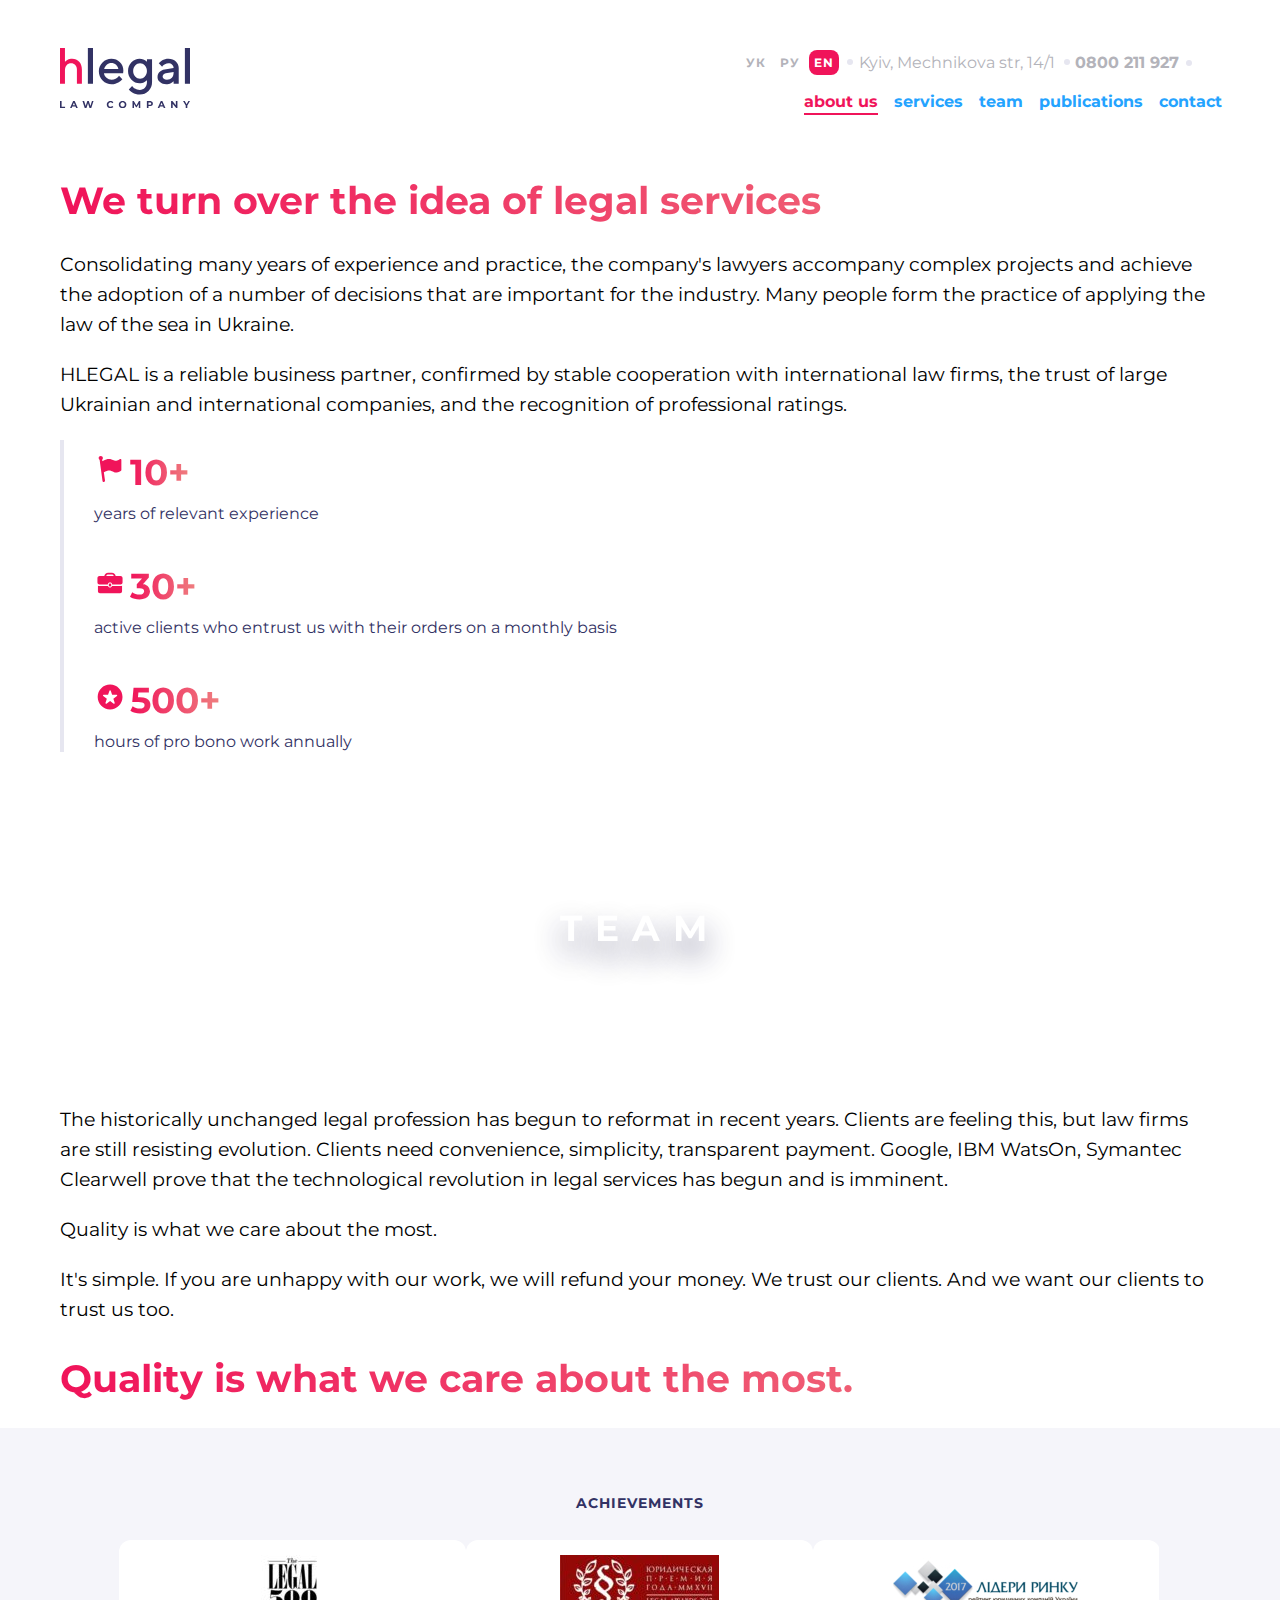
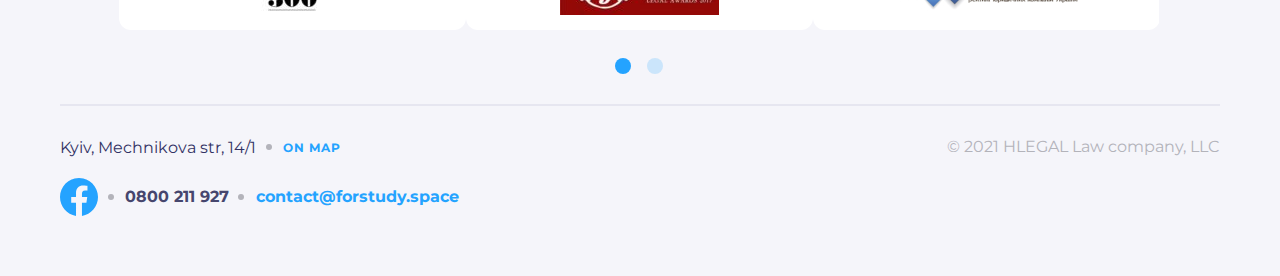
==== commit ec7245bd: "added control points" ====
--- a/app/about.html
+++ b/app/about.html
@@ -46,7 +46,7 @@
                             </div>
                         </div>
                         <div class="abnav">
-                            <a class="abnav__item" href="#">about us</a>
+                            <a class="abnav__item abnav__item-active" href="#">about us</a>
                             <a class="abnav__item" href="#">services</a>
                             <a class="abnav__item" href="#">team</a>
                             <a class="abnav__item" href="#">publications</a>
@@ -168,7 +168,7 @@
             <p class="abtop-text__title-txt">The historically unchanged legal profession has begun to reformat in recent years. Clients are feeling this, but law firms are still resisting evolution. Clients need convenience, simplicity, transparent payment. Google, IBM WatsOn, Symantec Clearwell prove that the technological revolution in legal services has begun and is imminent.</p>
             <p class="abtop-text__title-txt">Quality is what we care about the most.</p>
             <p class="abtop-text__title-txt">It's simple. If you are unhappy with our work, we will refund your money. We trust our clients. And we want our clients to trust us too.</p>
-            <h2 class="abtop-text__title">Quality is what we care about the most.</h2>
+            <h2 class="abtop-text__title abtop-text__title-mrtop">Quality is what we care about the most.</h2>
         </div>
 
 
--- a/app/css/style.css
+++ b/app/css/style.css
@@ -778,7 +778,7 @@
   font-size: 16px;
   line-height: 20px;
   text-align: right;
-  color: #FFFFFF;
+  color: #24A3FF;
   margin-right: 1px;
   margin-left: 15px;
   position: relative;
@@ -794,12 +794,21 @@
   content: '';
   height: 2px;
   width: 100%;
-  background-color: #FFFFFF;
+  background-color: #24A3FF;
   position: absolute;
   top: 21px;
 }
 
 .abnav__item:hover::after {
+  opacity: 1;
+}
+
+.abnav__item-active {
+  color: #F0145A;
+}
+
+.abnav__item-active:after {
+  background-color: #F0145A;
   opacity: 1;
 }
 
@@ -845,6 +854,7 @@
     display: -webkit-box;
     display: -ms-flexbox;
     display: flex;
+    margin-top: 18px;
   }
   .ablogo-hamburger__logo {
     width: 130px;
@@ -1704,6 +1714,7 @@
 .abtop-text__right {
   border-left: 4px solid #E6E6F0;
   padding-left: 30px;
+  padding-top: 10px;
 }
 
 .abtop-text__title {
@@ -1715,8 +1726,8 @@
   -webkit-text-fill-color: transparent;
   background-clip: text;
   text-fill-color: transparent;
-  margin-bottom: 20px;
-  margin-top: 30px;
+  margin-bottom: 28px;
+  margin-top: 26px;
 }
 
 .abtop-text__title-txt {
@@ -1724,7 +1735,7 @@
   font-size: 19px;
   line-height: 30px;
   color: #000000;
-  margin-bottom: 30px;
+  margin-bottom: 20px;
 }
 
 .abtop-text__num {
@@ -1744,10 +1755,24 @@
   font-size: 16px;
   line-height: 20px;
   color: #323264;
+  margin-top: 10px;
 }
 
 .abtop-text__item:not(:last-child) {
   margin-bottom: 40px;
+}
+
+/*========================================*/
+@media screen and (min-width: 768px) {
+  .abtop-text__title {
+    font-size: 38px;
+    line-height: 46px;
+    margin-top: 66px;
+    margin-bottom: 26px;
+  }
+  .abtop-text__title-mrtop {
+    margin-top: 31px;
+  }
 }
 
 .abteam-img {
@@ -1778,6 +1803,14 @@
   text-shadow: 0px 15px 30px rgba(40, 40, 86, 0.8);
 }
 
+@media screen and (min-width: 768px) {
+  .abteam-img {
+    margin-top: 59px;
+    height: 233px;
+    margin-bottom: 61px;
+  }
+}
+
 .abslider-title {
   font-weight: 700;
   font-size: 14px;
@@ -1787,6 +1820,7 @@
   text-transform: uppercase;
   color: #323264;
   padding-top: 30px;
+  padding-top: 67px;
 }
 
 .slider {
@@ -1905,7 +1939,7 @@
 /*====================*/
 @media screen and (min-width: 768px) {
   .slider {
-    margin-top: 81px;
+    margin-top: 28px;
     margin-left: 59px;
     margin-right: 61px;
   }
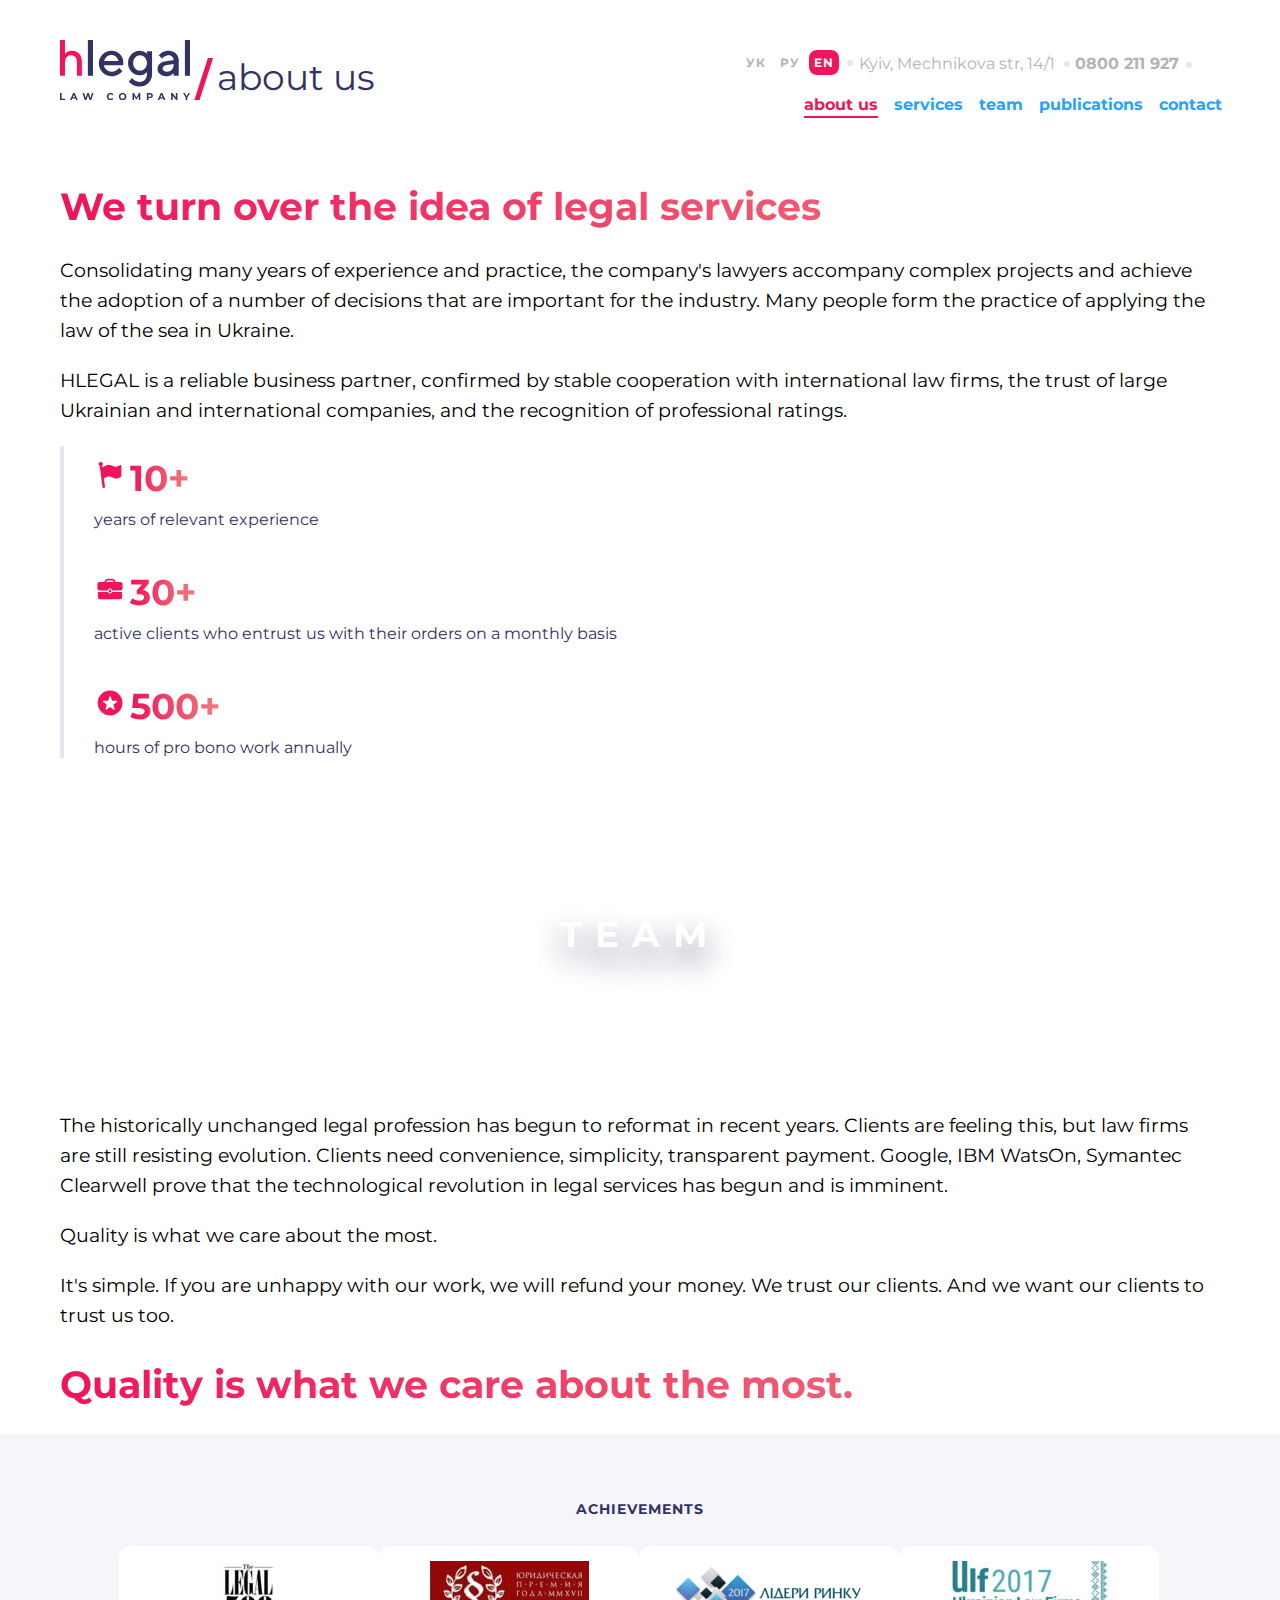
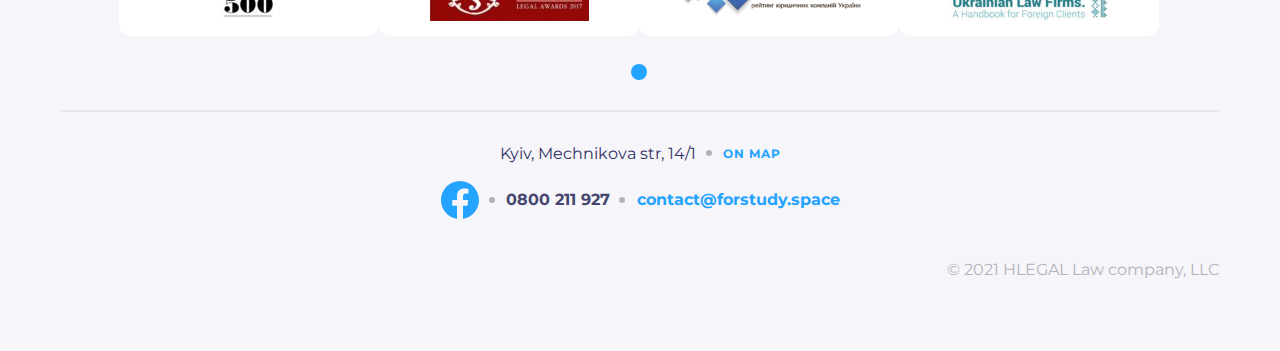
==== commit 325c1197: "added new footer for about us" ====
--- a/app/about.html
+++ b/app/about.html
@@ -39,7 +39,11 @@
                                     <img class="ablogo-hamburger__logo" width="69" height="32" src="img/about-logo.svg" alt="logo">
                                 </a>
                                 <img class="ablogo-hamburger__slash" width="11.6" height="26" src="img/slash.svg" alt="slash">
-                                <p><a class="ablogo-hamburger__services ablogo-hamburger__services" href="#">services</a></p>
+                                <p>
+                                    <!-- <a class="ablogo-hamburger__services" href="#">services</a> -->
+                                    <a class="ablogo-hamburger__about-us" href="#">about us</a>
+                                </p>
+
                             </div>
                             <div class="ablogo-hamburger__right">
                             <a href="#"><img src="img/about-hamburger.svg" alt="hamburger"></a>
@@ -218,19 +222,19 @@
     </main>
 
     <div class="wrap-grey">
-        <footer class="footer container inner-container">
-            <div class="footer-grid">
-                <div class="footer-grid__one">
-                    <span class="footer-grid__street">Kyiv, Mechnikova str, 14/1</span>
-                    <a class="footer-grid__onmap" href="#">On map</a>
-                </div>
-                <div  class="footer-grid__two">
-                    <span class="footer-grid__copy">© 2021 HLEGAL Law company, LLC</span>
-                </div>
-                <div  class="footer-grid__three">
-                    <svg class="footer-grid__fb" width="38" height="38" viewBox="0 0 38 38" fill="none" xmlns="http://www.w3.org/2000/svg">
+        <footer class="abfooter container inner-container">
+            <div class="abfooter-grid">
+                <div class="abfooter-grid__one">
+                    <span class="abfooter-grid__street">Kyiv, Mechnikova str, 14/1</span>
+                    <a class="abfooter-grid__onmap" href="#">On map</a>
+                </div>
+                <div  class="abfooter-grid__two">
+                    <span class="abfooter-grid__copy">© 2021 HLEGAL Law company, LLC</span>
+                </div>
+                <div  class="abfooter-grid__three">
+                    <svg class="abfooter-grid__fb" width="38" height="38" viewBox="0 0 38 38" fill="none" xmlns="http://www.w3.org/2000/svg">
                         <g clip-path="url(#clip0_26716_3421)">
-                            <path class="footer-grid__fb footer-grid__fb-red" d="M38 19.1161C38 8.55857 29.4934 0 19 0C8.50658 0 0 8.55857 0 19.1161C0 28.6575 6.94803 36.5659 16.0312 38V24.6419H11.207V19.1161H16.0312V14.9046C16.0312 10.1136 18.8678 7.46723 23.2078 7.46723C25.2866 7.46723 27.4609 7.84059 27.4609 7.84059V12.545H25.0651C22.7048 12.545 21.9688 14.0185 21.9688 15.5302V19.1161H27.2383L26.3959 24.6419H21.9688V38C31.052 36.5659 38 28.6575 38 19.1161Z" fill="#24A3FF"/>
+                            <path class="abfooter-grid__fb abfooter-grid__fb-red" d="M38 19.1161C38 8.55857 29.4934 0 19 0C8.50658 0 0 8.55857 0 19.1161C0 28.6575 6.94803 36.5659 16.0312 38V24.6419H11.207V19.1161H16.0312V14.9046C16.0312 10.1136 18.8678 7.46723 23.2078 7.46723C25.2866 7.46723 27.4609 7.84059 27.4609 7.84059V12.545H25.0651C22.7048 12.545 21.9688 14.0185 21.9688 15.5302V19.1161H27.2383L26.3959 24.6419H21.9688V38C31.052 36.5659 38 28.6575 38 19.1161Z" fill="#24A3FF"/>
                         </g>
                         <defs>
                             <clipPath id="clip0_26716_3421">
@@ -238,8 +242,8 @@
                             </clipPath>
                         </defs>
                     </svg>
-                    <a class="footer-grid__phone" href="tel:0800 211 927">0800 211 927</a>
-                    <a class="footer-grid__mail footer-grid__mail-red" href="mailto:contact@forstudy.space">contact@forstudy.space</a>
+                    <a class="abfooter-grid__phone" href="tel:0800 211 927">0800 211 927</a>
+                    <a class="abfooter-grid__mail abfooter-grid__mail-red" href="mailto:contact@forstudy.space">contact@forstudy.space</a>
                 </div>
             </div>
         </footer>
--- a/app/css/style.css
+++ b/app/css/style.css
@@ -744,7 +744,7 @@
   display: inline-block;
 }
 
-.ablogo-hamburger__services {
+.ablogo-hamburger__about-us {
   display: inline-block;
   font-weight: 400;
   font-size: 20px;
@@ -861,13 +861,23 @@
     height: 60px;
   }
   .ablogo-hamburger__slash {
-    display: none;
-  }
-  .ablogo-hamburger__services {
-    display: none;
+    margin: 18px 0px;
+    display: inline-block;
+    height: 42px;
+    width: 27px;
+  }
+  .ablogo-hamburger__about-us {
+    margin-top: 15px;
+    font-size: 36px;
+    line-height: 44px;
   }
   .ablogo-hamburger__right {
     display: none;
+  }
+  .ablogo-hamburger__left {
+    -webkit-box-align: start;
+        -ms-flex-align: start;
+            align-items: flex-start;
   }
 }
 
@@ -1984,4 +1994,223 @@
   }
 }
 
+.abfooter {
+  background-color: #F5F5FA;
+}
+
+.abfooter-grid {
+  border-top: 2px solid #E6E6F0;
+  position: relative;
+  display: grid;
+  grid-template-columns: 1fr 1fr;
+}
+
+.abfooter-grid__one {
+  display: -webkit-box;
+  display: -ms-flexbox;
+  display: flex;
+  -webkit-box-orient: vertical;
+  -webkit-box-direction: normal;
+      -ms-flex-direction: column;
+          flex-direction: column;
+  -webkit-box-align: center;
+      -ms-flex-align: center;
+          align-items: center;
+  grid-column: 1/3;
+}
+
+.abfooter-grid__street {
+  margin-top: 32px;
+  margin-bottom: 10px;
+  font-weight: 400;
+  font-size: 16px;
+  line-height: 20px;
+  color: #323264;
+  display: inline-block;
+}
+
+.abfooter-grid__onmap {
+  margin-bottom: 20px;
+  font-weight: 700;
+  font-size: 12px;
+  line-height: 15px;
+  letter-spacing: 1px;
+  text-transform: uppercase;
+  color: #24A3FF;
+  display: inline-block;
+  text-decoration: none;
+}
+
+.abfooter-grid__two {
+  display: -webkit-box;
+  display: -ms-flexbox;
+  display: flex;
+  -webkit-box-pack: center;
+      -ms-flex-pack: center;
+          justify-content: center;
+  grid-row: 3/4;
+  grid-column: 1/3;
+}
+
+.abfooter-grid__three {
+  display: -webkit-box;
+  display: -ms-flexbox;
+  display: flex;
+  -webkit-box-orient: vertical;
+  -webkit-box-direction: normal;
+      -ms-flex-direction: column;
+          flex-direction: column;
+  -webkit-box-align: center;
+      -ms-flex-align: center;
+          align-items: center;
+  grid-column: 1/3;
+  grid-row: 2/3;
+}
+
+.abfooter-grid__copy {
+  font-weight: 400;
+  font-size: 16px;
+  line-height: 20px;
+  color: #B3B3BA;
+  display: inline-block;
+  margin-top: 20px;
+  margin-bottom: 30px;
+}
+
+.abfooter-grid__fb {
+  margin-bottom: 10px;
+  display: inline-block;
+}
+
+.abfooter-grid__fb:hover .abfooter-grid__fb-red {
+  -webkit-transition-duration: 0.3s;
+          transition-duration: 0.3s;
+  -webkit-transition-property: fill;
+  transition-property: fill;
+  fill: #F0145A;
+}
+
+.abfooter-grid__phone {
+  margin-bottom: 10px;
+  font-weight: 700;
+  font-size: 16px;
+  line-height: 20px;
+  text-align: right;
+  color: #46466E;
+  display: inline-block;
+  text-decoration: none;
+}
+
+.abfooter-grid__mail {
+  margin-bottom: 10px;
+  font-weight: 700;
+  font-size: 16px;
+  line-height: 20px;
+  color: #24A3FF;
+  display: inline-block;
+  text-decoration: none;
+}
+
+.abfooter-grid__mail:hover {
+  -webkit-transition-duration: 0.3s;
+          transition-duration: 0.3s;
+  -webkit-transition-property: color;
+  transition-property: color;
+  color: #F0145A;
+}
+
+/*====================================*/
+@media screen and (min-width: 768px) {
+  .abfooter-grid__one {
+    grid-column: 1/3;
+    -webkit-box-orient: horizontal;
+    -webkit-box-direction: normal;
+        -ms-flex-direction: row;
+            flex-direction: row;
+    -webkit-box-align: start;
+        -ms-flex-align: start;
+            align-items: flex-start;
+    -webkit-box-pack: center;
+        -ms-flex-pack: center;
+            justify-content: center;
+  }
+  .abfooter-grid__onmap {
+    margin-top: 34px;
+    margin-left: 27px;
+    position: relative;
+  }
+  .abfooter-grid__onmap::before {
+    content: '';
+    height: 6px;
+    width: 6px;
+    background-color: #B3B3BA;
+    border-radius: 50%;
+    position: absolute;
+    left: -17px;
+    top: 4px;
+  }
+  .abfooter-grid__two {
+    grid-column: 1/3;
+    grid-row: 3/4;
+  }
+  .abfooter-grid__three {
+    grid-column: 1/3;
+    grid-row: 2/3;
+    -webkit-box-orient: horizontal;
+    -webkit-box-direction: normal;
+        -ms-flex-direction: row;
+            flex-direction: row;
+    -webkit-box-align: center;
+        -ms-flex-align: center;
+            align-items: center;
+    -webkit-box-pack: center;
+        -ms-flex-pack: center;
+            justify-content: center;
+  }
+  .abfooter-grid__copy {
+    margin-top: 31px;
+    margin-bottom: 21px;
+    margin-left: 46px;
+  }
+  .abfooter-grid__phone {
+    margin-left: 27px;
+    position: relative;
+  }
+  .abfooter-grid__phone::before {
+    content: '';
+    height: 6px;
+    width: 6px;
+    background-color: #B3B3BA;
+    border-radius: 50%;
+    position: absolute;
+    left: -17px;
+    top: 7px;
+  }
+  .abfooter-grid__phone::after {
+    content: '';
+    height: 6px;
+    width: 6px;
+    background-color: #B3B3BA;
+    /*#E6E6F0;*/
+    border-radius: 50%;
+    position: absolute;
+    left: 113px;
+    top: 7px;
+  }
+  .abfooter-grid__mail {
+    margin-left: 27px;
+  }
+}
+
+@media screen and (min-width: 1024px) {
+  .abfooter {
+    padding-bottom: 50px;
+  }
+  .abfooter-grid__two {
+    -webkit-box-pack: end;
+        -ms-flex-pack: end;
+            justify-content: flex-end;
+  }
+}
+
 /*# sourceMappingURL=style.css.map */
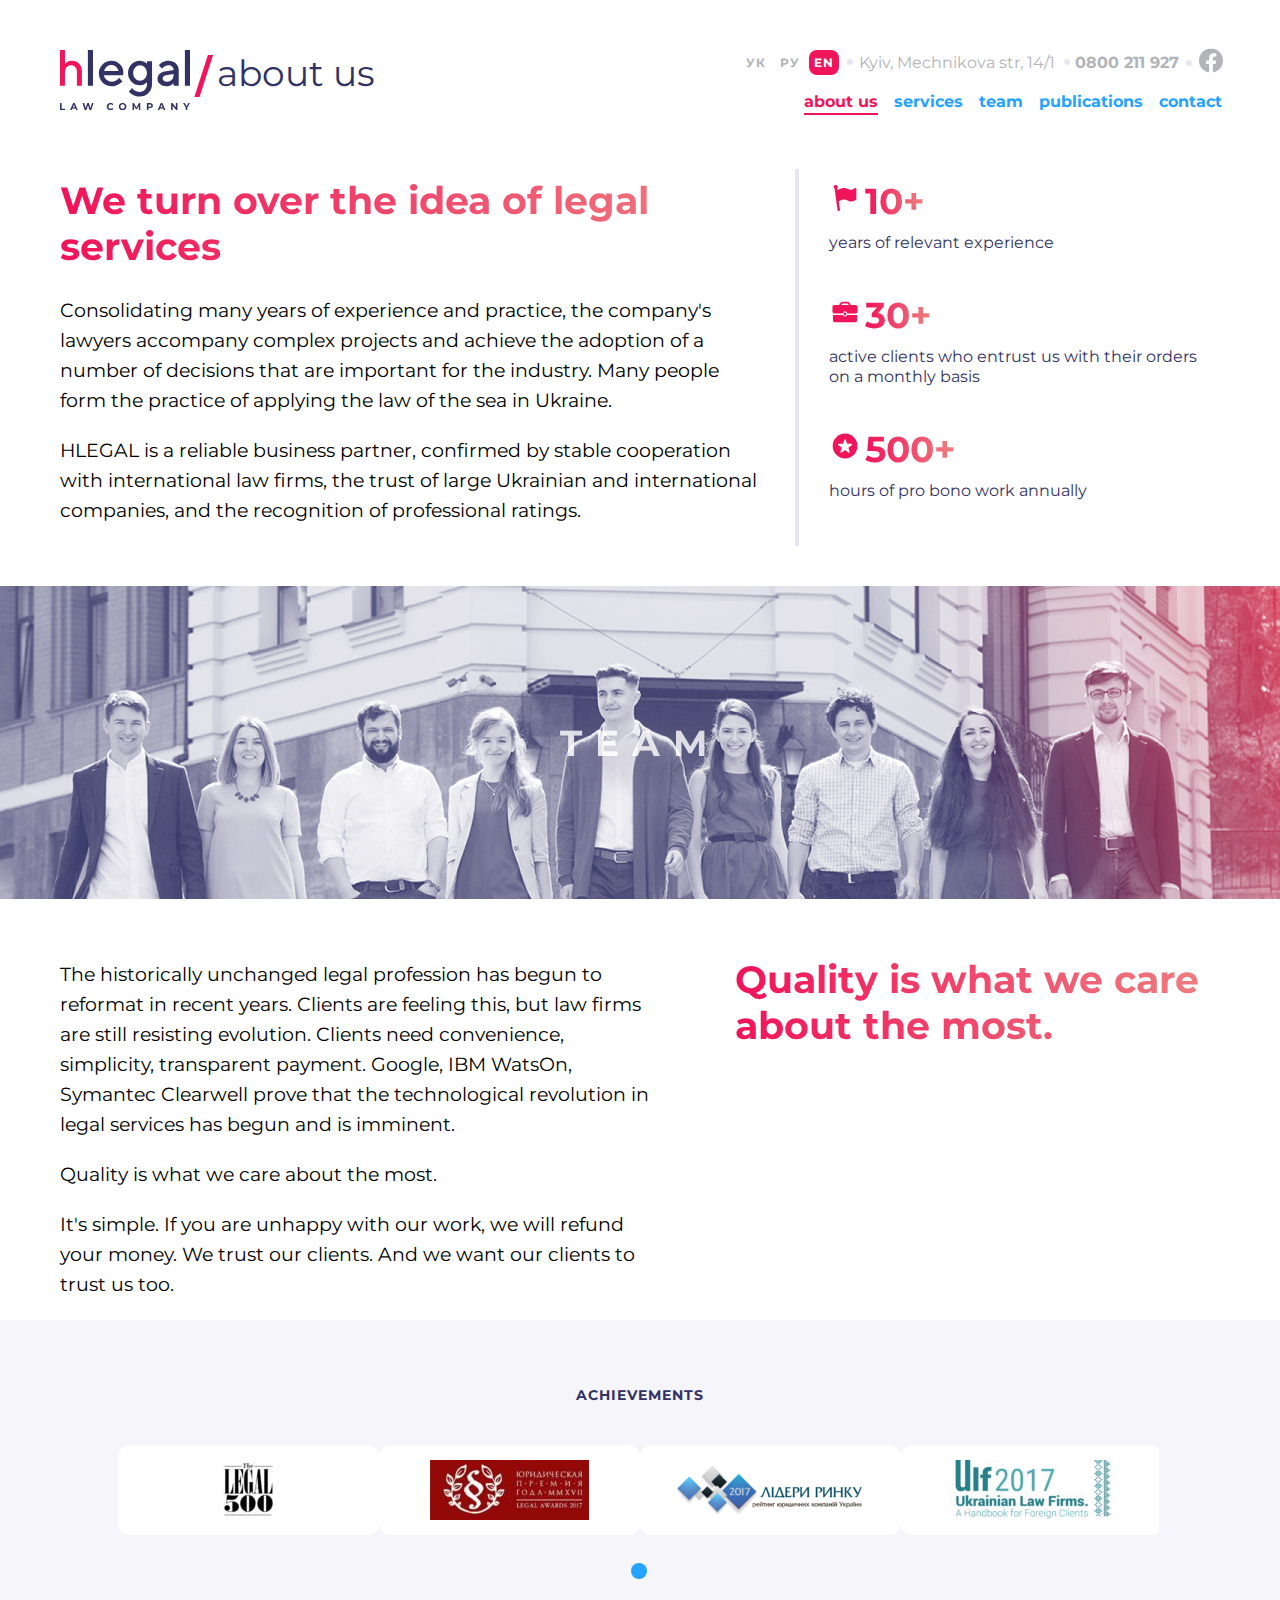
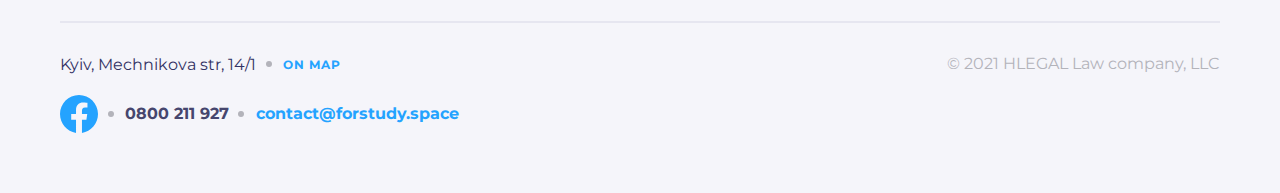
==== commit 25f140ea: "added last changes" ====
--- a/app/about.html
+++ b/app/about.html
@@ -13,7 +13,6 @@
 
 <body class="body">
     <header class="header">
-        <!-- <div class="gradient"> -->
             <div class="container">
                 <div class="abtop-header abtop-header_margin-l-r">
                     <div class="abtop-grid">    
@@ -27,9 +26,16 @@
                                 <span class="ablang-phone__street">Kyiv, Mechnikova str, 14/1</span>
                                 <a class="ablang-phone__ph" href="tel:0800 211 927">0800 211 927</a>
                                 <a class="ablang-phone__fb" href="#">
-                                <svg width="24" height="25" viewBox="0 0 24 25" fill="none" xmlns="http://www.w3.org/2000/svg">
-                                    <path class="ablang-phone__fb-red" d="M24 12.5733C24 5.90541 18.6274 0.5 12 0.5C5.37258 0.5 0 5.90541 0 12.5733C0 18.5995 4.38823 23.5943 10.125 24.5V16.0633H7.07813V12.5733H10.125V9.91343C10.125 6.88755 11.9165 5.21615 14.6576 5.21615C15.9705 5.21615 17.3438 5.45195 17.3438 5.45195V8.42313H15.8306C14.3399 8.42313 13.875 9.35379 13.875 10.3086V12.5733H17.2031L16.6711 16.0633H13.875V24.5C19.6118 23.5943 24 18.5995 24 12.5733Z" fill="white"/>
-                                </svg>
+                                    <svg width="24" height="25" viewBox="0 0 24 25" fill="none" xmlns="http://www.w3.org/2000/svg">
+                                        <g clip-path="url(#clip0_26912_1927)">
+                                        <path class="ablang-phone__fb-red"  d="M24 12.5733C24 5.90541 18.6274 0.5 12 0.5C5.37258 0.5 0 5.90541 0 12.5733C0 18.5995 4.38823 23.5943 10.125 24.5V16.0633H7.07813V12.5733H10.125V9.91343C10.125 6.88755 11.9165 5.21615 14.6576 5.21615C15.9705 5.21615 17.3438 5.45195 17.3438 5.45195V8.42313H15.8306C14.3399 8.42313 13.875 9.35379 13.875 10.3086V12.5733H17.2031L16.6711 16.0633H13.875V24.5C19.6118 23.5943 24 18.5995 24 12.5733Z" fill="#B3B3BA"/>
+                                        </g>
+                                        <defs>
+                                        <clipPath id="clip0_26912_1927">
+                                        <rect width="24" height="24" fill="white" transform="translate(0 0.5)"/>
+                                        </clipPath>
+                                        </defs>
+                                    </svg>
                                 </a>
                             </div>
                         </div>
@@ -40,7 +46,6 @@
                                 </a>
                                 <img class="ablogo-hamburger__slash" width="11.6" height="26" src="img/slash.svg" alt="slash">
                                 <p>
-                                    <!-- <a class="ablogo-hamburger__services" href="#">services</a> -->
                                     <a class="ablogo-hamburger__about-us" href="#">about us</a>
                                 </p>
 
@@ -60,80 +65,13 @@
                 </div>
             </div>
             <div class="container inner-container">
-                <!-- <section class="top"> 
-                    <h1 class="top__text">you legal solutions provider</h1>
-                    <div class="top__arrow-down">
-                        <a href="#">
-                            <svg width="42" height="42" viewBox="0 0 42 42" fill="none" xmlns="http://www.w3.org/2000/svg">
-                                <circle class="top__arrow-down top__arrow-down_red" opacity="0.5" cx="21" cy="21" r="20" stroke="white" stroke-width="2"/>
-                                <path class="top__arrow-down top__arrow-down_red" d="M12 18L21 27L30 18" stroke="white" stroke-width="2"/>
-                            </svg>
-                        </a>
-                    </div>
-                    <section class="advantage">
-                        <div class="advantage__list">
-                            <button type="button" class="advantage__btn advantage__btn_first">Consistent</button>
-                            <button type="button" class="advantage__btn">Customer oriented</button>
-                            <button type="button" class="advantage__btn">Innovative</button>
-                            <button type="button" class="advantage__btn">Business oriented</button>
-                        </div>
-                        <div class="advantage__content advantage__content_active">
-                            <article class="description">
-                                <h2 class="description__title">We turn the idea of legal services</h2>
-                                <p class="description__text">Consolidating many years of experience and practice, the company's lawyers accompany complex projects and achieve a number of important decisions for the industry. Many of them form the practice of applying the law of the sea in Ukraine.</p>
-                            </article>
-                        </div>
-                        <div class="advantage__content"></div>
-                        <div class="advantage__content"></div>
-                        <div class="advantage__content"></div>
-                    </section>
-                    <section class="cards">
-                        <div class="cards__one">
-                            <p><a class="cards__services" href="#">services</a></p>
-                            <h2 class="cards__title">What can we do better than others?</h2>
-                        </div>
-                        <article class="cards__item">
-                            <p><img src="img/icon1.svg" alt="IT and e-commerce"></p>
-                            <p><h2>IT and e-commerce</h2></p>
-                            <p class="cards__content">An endless stream of contracts, tax issues, labor relations, corporate papers - legal work distracts you from doing business. But there is not much work to do to hire an in-house lawyer.</p>
-                        </article>
-                        <article class="cards__item">
-                            <p><img src="img/icon2.svg" alt="IT and e-commerce"></p>
-                            <p><h2>Comprehensive daily
-                                legal support</h2></p>
-                            <p class="cards__content">In addition, over time, the work will become the same type and uninteresting for a full-time lawyer. And we know very well how difficult it is to find a good candidate with experience in the field of information technology in Ukraine.</p>
-                        </article>
-                        <article class="cards__item">
-                            <p><img src="img/icon3.svg" alt="IT and e-commerce"></p>
-                            <p><h2>Structuring corporate relationships</h2></p>
-                            <p class="cards__content">Instead of just providing legal services, we will hire a lawyer or a whole team that will fit into the daily life of your company.</p>
-                        </article>
-                        <article class="cards__item">
-                            <p><img src="img/icon4.svg" alt="IT and e-commerce"></p>
-                            <p><h2>Building contractual relations</h2></p>
-                            <p class="cards__content">Once a week, or week after month, you have your own lawyer by your side. Anyone in the company can catch it at the coffee maker and just talk about current affairs instead of waiting for update status.</p>
-                        </article>
-                        <article class="cards__item">
-                            <p><img src="img/icon5.svg" alt="IT and e-commerce"></p>
-                            <p><h2>Protection of business, intellectual property</h2></p>
-                            <p class="cards__content">And all the other time he will work on new diverse projects, so he will definitely not stop in professional development. One way or another, all Axon Partners will work for you instead of a corporate lawyer.</p>
-                        </article>
-                        <article class="cards__item">
-                            <p><img src="img/icon6.svg" alt="IT and e-commerce"></p>
-                            <p><h2>Judicial representation</h2></p>
-                            <p class="cards__content">Is it a small, medium-sized company or a market leader? Local business or multinational company? Do you have your own legal department or not?</p>
-                        </article>
-                    </section>
-                </section> -->
+
             </div>
-        <!-- </div> -->
     </header>
     
     <main class="main">
         <div class="container inner-container">
-
             <div class="abtop">
-
                 <div class="abtop-text__left">
                     <h1 class="abtop-text__title">We turn over the idea of legal services</h1>
                     <p class="abtop-text__title-txt">Consolidating many years of experience and practice, the company's lawyers accompany complex projects and achieve the adoption of a number of decisions that are important for the industry. Many people form the practice of applying the law of the sea in Ukraine.</p>
@@ -156,34 +94,28 @@
                         <p class="abtop-text__txt">hours of pro bono work annually</p>
                     </div>
                 </div>
-
-
+            </div>
+        </div>
+        <div class="abteam-img">
+            <h2 class="abteam-img__txt">team</h2>
+        </div>
+        <div class="container inner-container">
+            <div class="abtop-text2">
+                <div class="abtop-text2__left">
+                    <p class="abtop-text__title-txt">The historically unchanged legal profession has begun to reformat in recent years. Clients are feeling this, but law firms are still resisting evolution. Clients need convenience, simplicity, transparent payment. Google, IBM WatsOn, Symantec Clearwell prove that the technological revolution in legal services has begun and is imminent.</p>
+                    <p class="abtop-text__title-txt">Quality is what we care about the most.</p>
+                    <p class="abtop-text__title-txt">It's simple. If you are unhappy with our work, we will refund your money. We trust our clients. And we want our clients to trust us too.</p>
+                </div>
+                <div class="abtop-text2__right">
+                    <h2 class="abtop-text__title abtop-text__title-mrtop">Quality is what we care about the most.</h2>
+                </div>
             </div>
         </div>
 
-
-
-            <div class="abteam-img">
-                <h2 class="abteam-img__txt">team</h2>
-            </div>
-
-        <div class="container inner-container">
-
-            <p class="abtop-text__title-txt">The historically unchanged legal profession has begun to reformat in recent years. Clients are feeling this, but law firms are still resisting evolution. Clients need convenience, simplicity, transparent payment. Google, IBM WatsOn, Symantec Clearwell prove that the technological revolution in legal services has begun and is imminent.</p>
-            <p class="abtop-text__title-txt">Quality is what we care about the most.</p>
-            <p class="abtop-text__title-txt">It's simple. If you are unhappy with our work, we will refund your money. We trust our clients. And we want our clients to trust us too.</p>
-            <h2 class="abtop-text__title abtop-text__title-mrtop">Quality is what we care about the most.</h2>
-        </div>
-
-
-
         <div class="wrap-grey">
             <div class="container inner-container">
-
-                
                 <p class="abslider-title">achievements</p>
-            <div class="slider">
-
+                <div class="slider">
                     <section class="js-slider-main2">
                         <div class="abitem">
                             <div class="abitem-wrap">
@@ -205,18 +137,8 @@
                                 <img src="img/about-achievment-4.jpg" alt="">
                             </div>
                         </div>
-
                     </section>
-                <!-- </div> -->
             </div>
-            
-            
-
-
-
-
-
-
             </div>
         </div>
     </main>
--- a/app/css/style.css
+++ b/app/css/style.css
@@ -817,14 +817,6 @@
   .abgradient {
     background-size: 116%, cover;
   }
-  .abtop__text {
-    width: auto;
-    margin-top: 272px;
-  }
-  .abtop__arrow-down {
-    margin-top: 417px;
-    margin-bottom: 91px;
-  }
   .abtop-header_margin-l-r {
     margin: 0 47px;
     padding-top: 41px;
@@ -882,18 +874,17 @@
 }
 
 @media screen and (min-width: 1024px) {
-  .abtop__text {
-    margin-top: 250px;
-  }
-  .abtop__arrow-down {
-    margin-top: 288px;
-    margin-bottom: 90px;
-  }
   .ablogo-hamburger__logo {
-    margin-top: 0px;
+    margin-top: 10px;
     margin-right: 0;
     margin-bottom: -8px;
     margin-left: 13px;
+  }
+  .ablogo-hamburger__slash {
+    margin: 15px 0px;
+  }
+  .ablogo-hamburger__about-us {
+    margin-top: 11px;
   }
   .abnav {
     margin-top: 7px;
@@ -1774,6 +1765,14 @@
 
 /*========================================*/
 @media screen and (min-width: 768px) {
+  .abtop__text {
+    width: auto;
+    margin-top: 272px;
+  }
+  .abtop__arrow-down {
+    margin-top: 417px;
+    margin-bottom: 91px;
+  }
   .abtop-text__title {
     font-size: 38px;
     line-height: 46px;
@@ -1785,9 +1784,52 @@
   }
 }
 
+@media screen and (min-width: 1024px) {
+  .abtop {
+    -ms-flex-wrap: nowrap;
+        flex-wrap: nowrap;
+  }
+  .abtop__text {
+    margin-top: 250px;
+  }
+  .abtop__arrow-down {
+    margin-top: 288px;
+    margin-bottom: 90px;
+  }
+  .abtop-text__left {
+    width: 84%;
+    padding-right: 31px;
+  }
+  .abtop-text__right {
+    margin-top: 57px;
+  }
+  .abtop-text__title-mrtop {
+    margin-top: -3px;
+  }
+  .abtop-text2 {
+    display: -webkit-box;
+    display: -ms-flexbox;
+    display: flex;
+  }
+  .abtop-text2__left {
+    width: 54%;
+  }
+  .abtop-text2__right {
+    width: 50%;
+    padding-left: 74px;
+  }
+}
+
+@media screen and (min-width: 1440px) {
+  .abtop-text2__left {
+    width: 71%;
+    padding-left: 119px;
+  }
+}
+
 .abteam-img {
   height: 114px;
-  background: url("../../img/about-team1.jpg") center 0 no-repeat;
+  background: url("../img/about-team1.jpg") center 0 no-repeat;
   background-size: 100%, cover;
   display: -webkit-box;
   display: -ms-flexbox;
@@ -1815,9 +1857,25 @@
 
 @media screen and (min-width: 768px) {
   .abteam-img {
+    background: url("../img/about-team2.jpg") center 0 no-repeat;
     margin-top: 59px;
     height: 233px;
     margin-bottom: 61px;
+  }
+}
+
+@media screen and (min-width: 1024px) {
+  .abteam-img {
+    background: url("../img/about-team3.jpg") center 0 no-repeat;
+    margin-top: 40px;
+    height: 313px;
+  }
+}
+
+@media screen and (min-width: 1440px) {
+  .abteam-img {
+    margin-top: 40px;
+    height: 437px;
   }
 }
 
@@ -1963,6 +2021,11 @@
 }
 
 @media screen and (min-width: 1024px) {
+  .slider {
+    margin-top: 41px;
+    margin-left: 58px;
+    padding-bottom: 42px;
+  }
   .item-wrap {
     display: -webkit-box;
     display: -ms-flexbox;
@@ -1982,15 +2045,6 @@
     padding-right: 25px;
     padding-bottom: 0px;
     padding-left: 34px;
-  }
-}
-
-@media screen and (min-width: 1024px) {
-  .slide__image {
-    width: 34%;
-  }
-  .slide__image img {
-    height: 348px;
   }
 }
 
@@ -2191,7 +2245,6 @@
     height: 6px;
     width: 6px;
     background-color: #B3B3BA;
-    /*#E6E6F0;*/
     border-radius: 50%;
     position: absolute;
     left: 113px;
@@ -2206,10 +2259,32 @@
   .abfooter {
     padding-bottom: 50px;
   }
+  .abfooter-grid__one {
+    grid-column: 1/2;
+    -webkit-box-pack: start;
+        -ms-flex-pack: start;
+            justify-content: flex-start;
+  }
   .abfooter-grid__two {
     -webkit-box-pack: end;
         -ms-flex-pack: end;
             justify-content: flex-end;
+    grid-column: 2/3;
+    grid-row: 1/2;
+  }
+  .abfooter-grid__three {
+    grid-column: 1/2;
+    -webkit-box-pack: start;
+        -ms-flex-pack: start;
+            justify-content: flex-start;
+  }
+}
+
+@media screen and (min-width: 1440px) {
+  .abtop-text__left {
+    width: 66%;
+    padding-right: 31px;
+    padding-left: 117px;
   }
 }
 
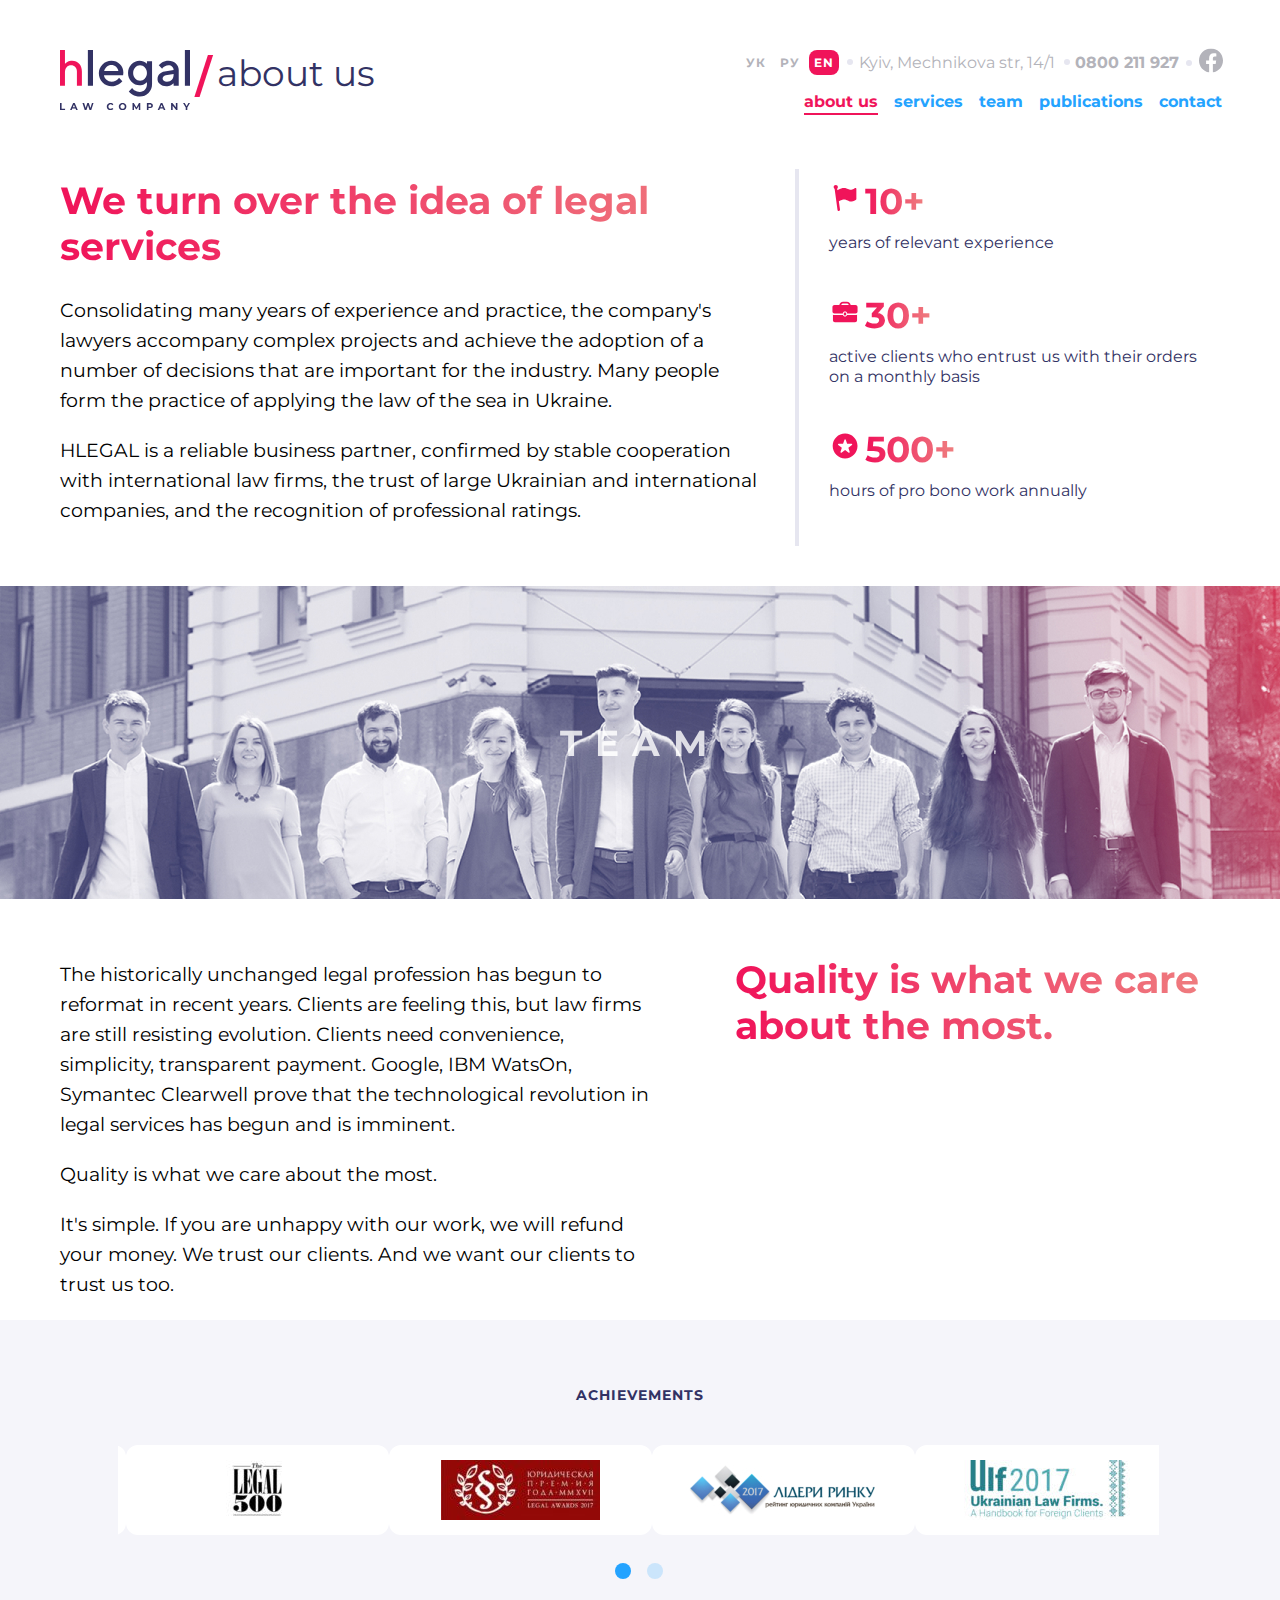
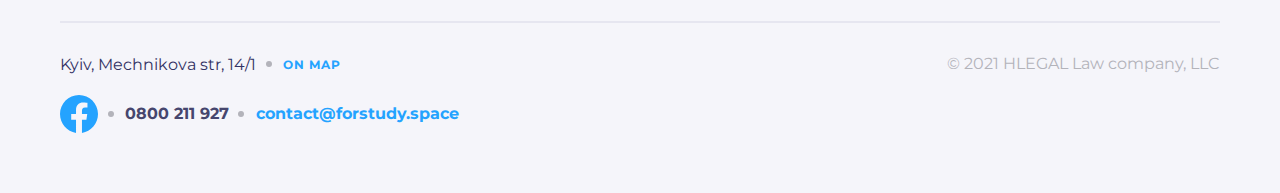
==== commit 5384be87: "project was cleared and finished" ====
--- a/app/about.html
+++ b/app/about.html
@@ -24,7 +24,7 @@
                             </div>
                             <div class="ablang-phone__phone">
                                 <span class="ablang-phone__street">Kyiv, Mechnikova str, 14/1</span>
-                                <a class="ablang-phone__ph" href="tel:0800 211 927">0800 211 927</a>
+                                <a class="ablang-phone__ph" href="tel:0800211927">0800 211 927</a>
                                 <a class="ablang-phone__fb" href="#">
                                     <svg width="24" height="25" viewBox="0 0 24 25" fill="none" xmlns="http://www.w3.org/2000/svg">
                                         <g clip-path="url(#clip0_26912_1927)">
@@ -44,7 +44,7 @@
                                 <a href="#">
                                     <img class="ablogo-hamburger__logo" width="69" height="32" src="img/about-logo.svg" alt="logo">
                                 </a>
-                                <img class="ablogo-hamburger__slash" width="11.6" height="26" src="img/slash.svg" alt="slash">
+                                <img class="ablogo-hamburger__slash" width="12" height="26" src="img/slash.svg" alt="slash">
                                 <p>
                                     <a class="ablogo-hamburger__about-us" href="#">about us</a>
                                 </p>
@@ -117,24 +117,25 @@
                 <p class="abslider-title">achievements</p>
                 <div class="slider">
                     <section class="js-slider-main2">
+                        <h2 class="visually-hidden">our advantages</h2>
                         <div class="abitem">
                             <div class="abitem-wrap">
-                                <img class="abitem-wrap__img" src="img/about-achievment-1.jpg" alt="">
+                                <img class="abitem-wrap__img" src="img/about-achievment-1.jpg" alt="about achievment">
                             </div>
                         </div>
                         <div class="abitem">
                             <div class="abitem-wrap">
-                                <img class="abitem-wrap__img"  src="img/about-achievment-2.jpg" alt="">
+                                <img class="abitem-wrap__img"  src="img/about-achievment-2.jpg" alt="about achievment">
                             </div>
                         </div>
                         <div class="abitem">
                             <div class="abitem-wrap">
-                                <img src="img/about-achievment-3.jpg" alt="">
+                                <img src="img/about-achievment-3.jpg" alt="about achievment">
                             </div>
                         </div>
                         <div class="abitem">
                             <div class="abitem-wrap">
-                                <img src="img/about-achievment-4.jpg" alt="">
+                                <img src="img/about-achievment-4.jpg" alt="about achievment">
                             </div>
                         </div>
                     </section>
@@ -164,7 +165,7 @@
                             </clipPath>
                         </defs>
                     </svg>
-                    <a class="abfooter-grid__phone" href="tel:0800 211 927">0800 211 927</a>
+                    <a class="abfooter-grid__phone" href="tel:0800211927">0800 211 927</a>
                     <a class="abfooter-grid__mail abfooter-grid__mail-red" href="mailto:contact@forstudy.space">contact@forstudy.space</a>
                 </div>
             </div>
--- a/app/css/style.css
+++ b/app/css/style.css
@@ -1029,6 +1029,8 @@
 
 .slide__image {
   height: 500px;
+  background-color: black;
+  border-radius: 12px 0px 0px 12px;
 }
 
 .slide__image img {
@@ -1176,6 +1178,7 @@
 }
 
 .logos {
+  background-color: #ca7e3b;
   display: -webkit-box;
   display: -ms-flexbox;
   display: flex;
@@ -1926,6 +1929,8 @@
 
 .slide__image {
   height: 500px;
+  background-color: #51be69;
+  border-radius: 12px 0px 0px 12px;
 }
 
 .slide__image img {
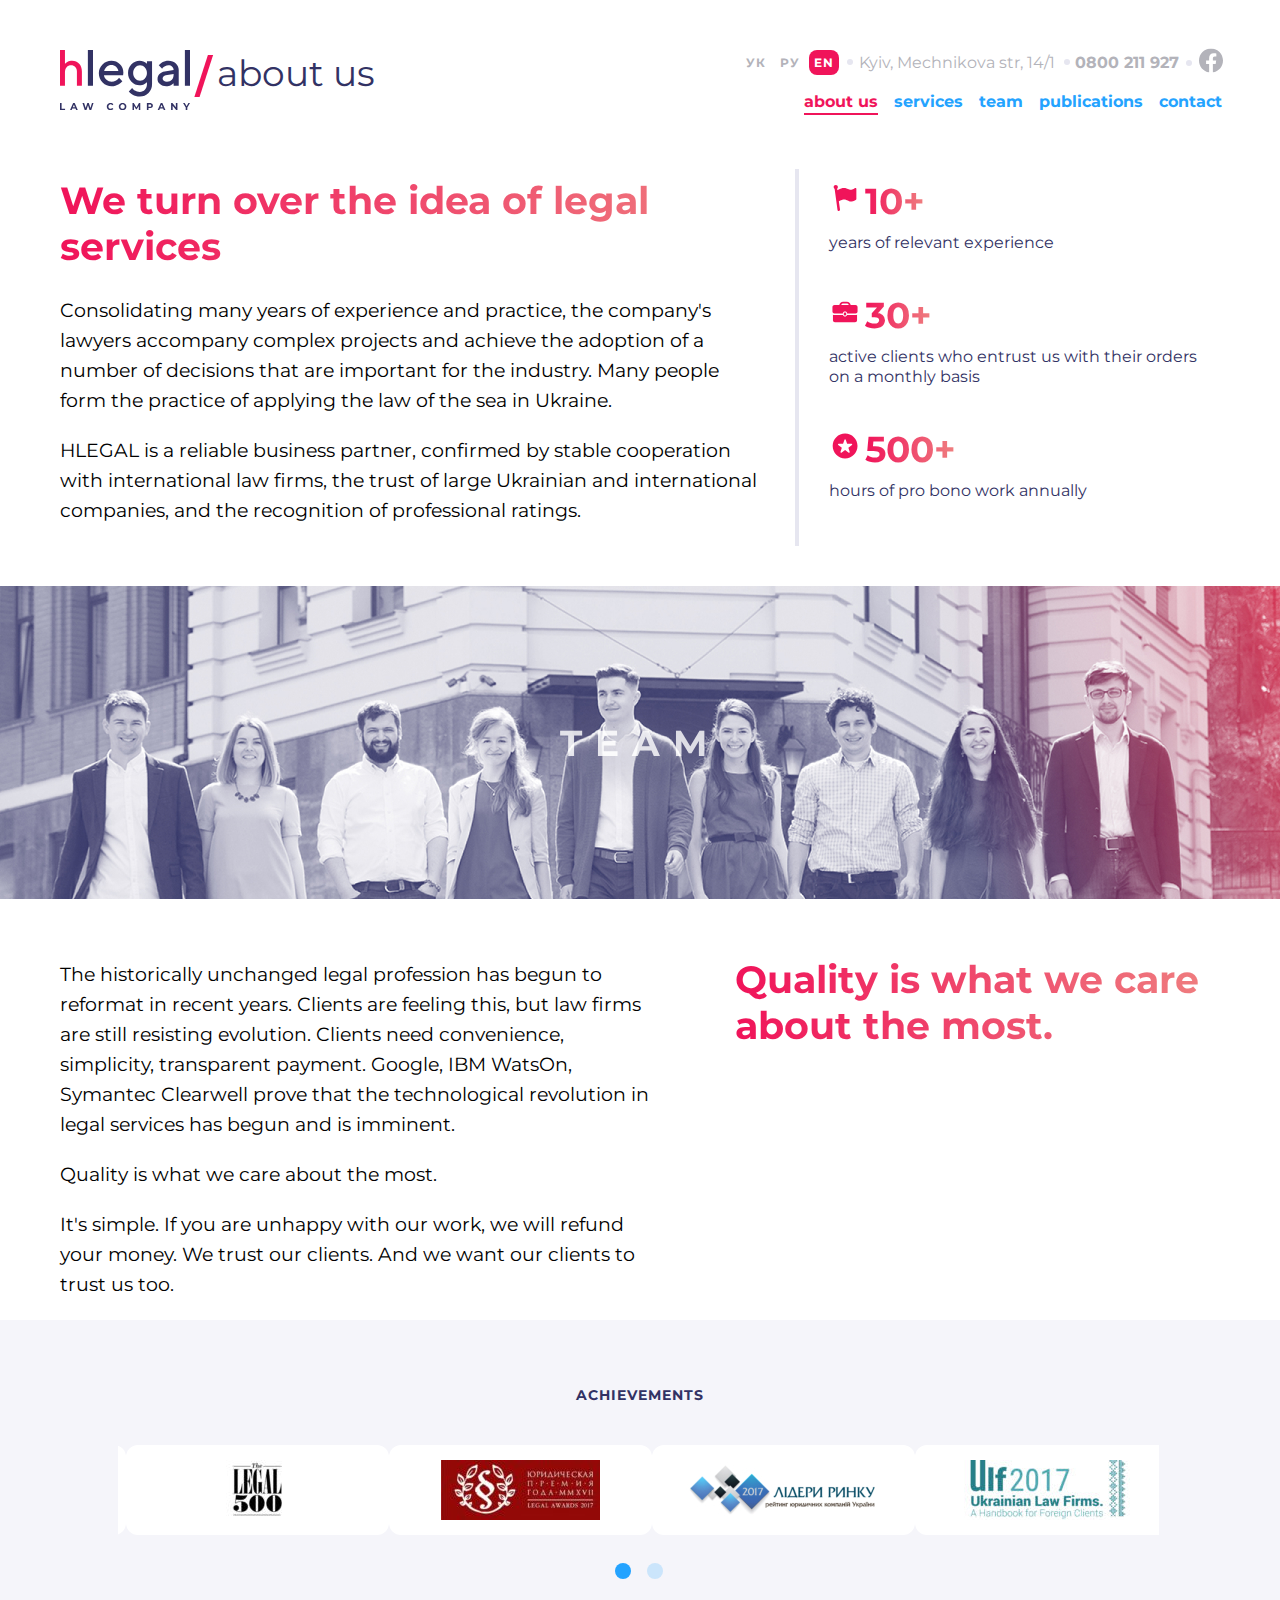
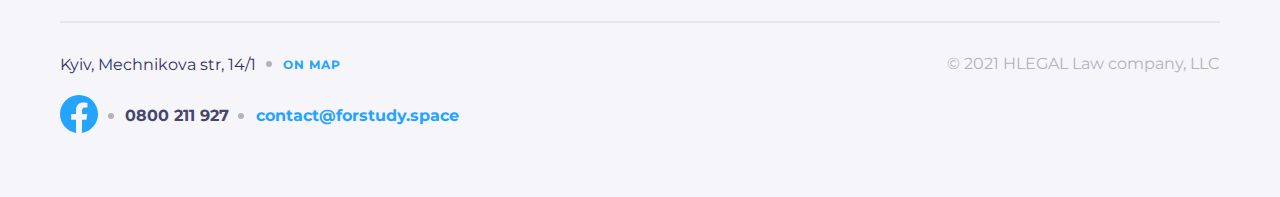
==== commit 0a7e80c7: "added area labels and anchor" ====
--- a/app/about.html
+++ b/app/about.html
@@ -25,7 +25,7 @@
                             <div class="ablang-phone__phone">
                                 <span class="ablang-phone__street">Kyiv, Mechnikova str, 14/1</span>
                                 <a class="ablang-phone__ph" href="tel:0800211927">0800 211 927</a>
-                                <a class="ablang-phone__fb" href="#">
+                                <a class="ablang-phone__fb" href="#" aria-label="our face book">
                                     <svg width="24" height="25" viewBox="0 0 24 25" fill="none" xmlns="http://www.w3.org/2000/svg">
                                         <g clip-path="url(#clip0_26912_1927)">
                                         <path class="ablang-phone__fb-red"  d="M24 12.5733C24 5.90541 18.6274 0.5 12 0.5C5.37258 0.5 0 5.90541 0 12.5733C0 18.5995 4.38823 23.5943 10.125 24.5V16.0633H7.07813V12.5733H10.125V9.91343C10.125 6.88755 11.9165 5.21615 14.6576 5.21615C15.9705 5.21615 17.3438 5.45195 17.3438 5.45195V8.42313H15.8306C14.3399 8.42313 13.875 9.35379 13.875 10.3086V12.5733H17.2031L16.6711 16.0633H13.875V24.5C19.6118 23.5943 24 18.5995 24 12.5733Z" fill="#B3B3BA"/>
@@ -51,7 +51,7 @@
 
                             </div>
                             <div class="ablogo-hamburger__right">
-                            <a href="#"><img src="img/about-hamburger.svg" alt="hamburger"></a>
+                            <a href="#" aria-label="hamburger menu button"><img src="img/about-hamburger.svg" alt="hamburger"></a>
                             </div>
                         </div>
                         <div class="abnav">
@@ -155,16 +155,18 @@
                     <span class="abfooter-grid__copy">© 2021 HLEGAL Law company, LLC</span>
                 </div>
                 <div  class="abfooter-grid__three">
-                    <svg class="abfooter-grid__fb" width="38" height="38" viewBox="0 0 38 38" fill="none" xmlns="http://www.w3.org/2000/svg">
-                        <g clip-path="url(#clip0_26716_3421)">
-                            <path class="abfooter-grid__fb abfooter-grid__fb-red" d="M38 19.1161C38 8.55857 29.4934 0 19 0C8.50658 0 0 8.55857 0 19.1161C0 28.6575 6.94803 36.5659 16.0312 38V24.6419H11.207V19.1161H16.0312V14.9046C16.0312 10.1136 18.8678 7.46723 23.2078 7.46723C25.2866 7.46723 27.4609 7.84059 27.4609 7.84059V12.545H25.0651C22.7048 12.545 21.9688 14.0185 21.9688 15.5302V19.1161H27.2383L26.3959 24.6419H21.9688V38C31.052 36.5659 38 28.6575 38 19.1161Z" fill="#24A3FF"/>
-                        </g>
-                        <defs>
-                            <clipPath id="clip0_26716_3421">
-                                <rect width="38" height="38" fill="white"/>
-                            </clipPath>
-                        </defs>
-                    </svg>
+                    <a href="#" aria-label="our face book">
+                        <svg class="abfooter-grid__fb" width="38" height="38" viewBox="0 0 38 38" fill="none" xmlns="http://www.w3.org/2000/svg">
+                            <g clip-path="url(#clip0_26716_3421)">
+                                <path class="abfooter-grid__fb abfooter-grid__fb-red" d="M38 19.1161C38 8.55857 29.4934 0 19 0C8.50658 0 0 8.55857 0 19.1161C0 28.6575 6.94803 36.5659 16.0312 38V24.6419H11.207V19.1161H16.0312V14.9046C16.0312 10.1136 18.8678 7.46723 23.2078 7.46723C25.2866 7.46723 27.4609 7.84059 27.4609 7.84059V12.545H25.0651C22.7048 12.545 21.9688 14.0185 21.9688 15.5302V19.1161H27.2383L26.3959 24.6419H21.9688V38C31.052 36.5659 38 28.6575 38 19.1161Z" fill="#24A3FF"/>
+                            </g>
+                            <defs>
+                                <clipPath id="clip0_26716_3421">
+                                    <rect width="38" height="38" fill="white"/>
+                                </clipPath>
+                            </defs>
+                        </svg>
+                    </a>
                     <a class="abfooter-grid__phone" href="tel:0800211927">0800 211 927</a>
                     <a class="abfooter-grid__mail abfooter-grid__mail-red" href="mailto:contact@forstudy.space">contact@forstudy.space</a>
                 </div>
--- a/app/css/style.css
+++ b/app/css/style.css
@@ -385,7 +385,8 @@
 }
 
 .logo-hamburger__right {
-  margin: 12.5px 15px;
+  margin: 13px 15px;
+  height: 33px;
 }
 
 .logo-hamburger__right:hover {
@@ -754,7 +755,8 @@
 }
 
 .ablogo-hamburger__right {
-  margin: 12.5px 15px;
+  height: 33px;
+  margin: 13px 15px;
 }
 
 .ablogo-hamburger__right:hover {
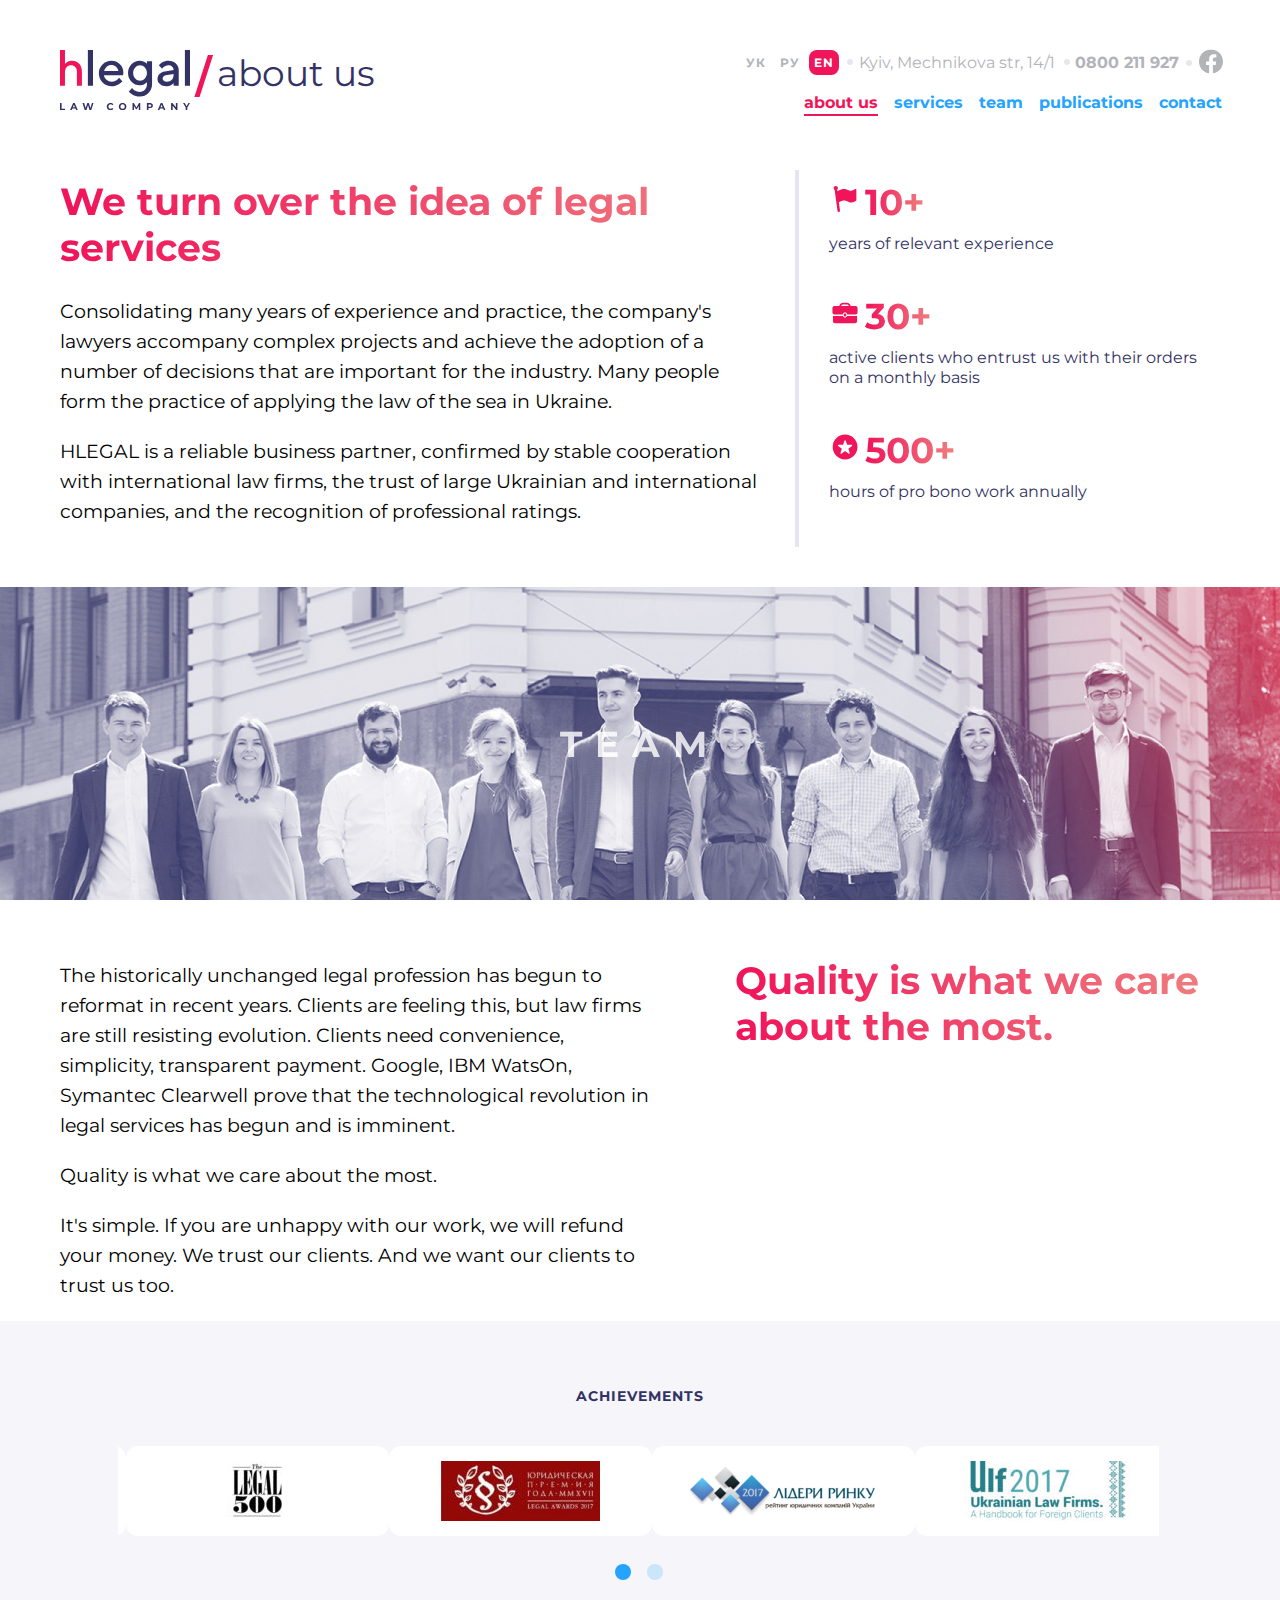
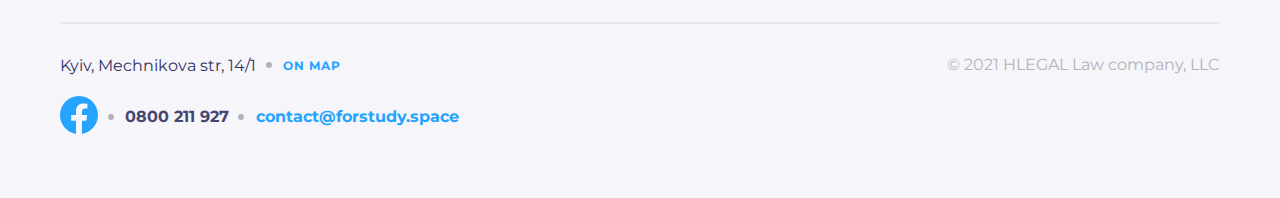
==== commit f77d8605: "changed slider hover, resolutions of img" ====
--- a/app/about.html
+++ b/app/about.html
@@ -41,7 +41,7 @@
                         </div>
                         <div class="ablogo-hamburger">
                             <div class="ablogo-hamburger__left">
-                                <a href="#">
+                                <a href="index.html">
                                     <img class="ablogo-hamburger__logo" width="69" height="32" src="img/about-logo.svg" alt="logo">
                                 </a>
                                 <img class="ablogo-hamburger__slash" width="12" height="26" src="img/slash.svg" alt="slash">
@@ -51,7 +51,7 @@
 
                             </div>
                             <div class="ablogo-hamburger__right">
-                            <a href="#" aria-label="hamburger menu button"><img src="img/about-hamburger.svg" alt="hamburger"></a>
+                            <a href="#" aria-label="hamburger menu button"><img width="32" height="33" src="img/about-hamburger.svg" alt="hamburger"></a>
                             </div>
                         </div>
                         <div class="abnav">
@@ -79,17 +79,17 @@
                 </div>
                 <div class="abtop-text__right">
                    <div class="abtop-text__item">
-                       <img src="img/about-flag.svg" alt="flag">
+                       <img width="32" height="32" src="img/about-flag.svg" alt="flag">
                        <span class="abtop-text__num">10+</span>
                        <p class="abtop-text__txt">years of relevant experience</p>
                    </div>
                    <div class="abtop-text__item">
-                        <img src="img/about-bag.svg" alt="bag">
+                        <img width="32" height="32" src="img/about-bag.svg" alt="bag">
                         <span class="abtop-text__num">30+</span>
                         <p class="abtop-text__txt">active clients who entrust us with their orders on a monthly basis</p>
                     </div>
                     <div class="abtop-text__item">
-                        <img src="img/about-star.svg" alt="star">
+                        <img width="32" height="32" src="img/about-star.svg" alt="star">
                         <span class="abtop-text__num">500+</span>
                         <p class="abtop-text__txt">hours of pro bono work annually</p>
                     </div>
@@ -120,22 +120,22 @@
                         <h2 class="visually-hidden">our advantages</h2>
                         <div class="abitem">
                             <div class="abitem-wrap">
-                                <img class="abitem-wrap__img" src="img/about-achievment-1.jpg" alt="about achievment">
+                                <img class="abitem-wrap__img" width="80" height="60" src="img/about-achievment-1.jpg" alt="about achievment">
                             </div>
                         </div>
                         <div class="abitem">
                             <div class="abitem-wrap">
-                                <img class="abitem-wrap__img"  src="img/about-achievment-2.jpg" alt="about achievment">
+                                <img class="abitem-wrap__img" width="159" height="60" src="img/about-achievment-2.jpg" alt="about achievment">
                             </div>
                         </div>
                         <div class="abitem">
                             <div class="abitem-wrap">
-                                <img src="img/about-achievment-3.jpg" alt="about achievment">
+                                <img class="abitem-wrap__img" width="195" height="60" src="img/about-achievment-3.jpg" alt="about achievment">
                             </div>
                         </div>
                         <div class="abitem">
                             <div class="abitem-wrap">
-                                <img src="img/about-achievment-4.jpg" alt="about achievment">
+                                <img class="abitem-wrap__img" width="166" height="60" src="img/about-achievment-4.jpg" alt="about achievment">
                             </div>
                         </div>
                     </section>
--- a/app/css/style.css
+++ b/app/css/style.css
@@ -302,7 +302,7 @@
   text-align: right;
   color: #FFFFFF;
   text-decoration: none;
-  padding: 12.5px 15px;
+  padding: 13px 15px;
   position: relative;
 }
 
@@ -577,7 +577,7 @@
     grid-column: 1/4;
   }
   .logo-hamburger__logo {
-    margin-top: 0px;
+    margin-top: 0;
     margin-right: 0;
     margin-bottom: -8px;
     margin-left: 13px;
@@ -672,7 +672,7 @@
   text-align: right;
   color: #B3B3BA;
   text-decoration: none;
-  padding: 12.5px 15px;
+  padding: 13px 15px;
   position: relative;
 }
 
@@ -1145,7 +1145,7 @@
     width: 56%;
     padding-top: 30px;
     padding-right: 25px;
-    padding-bottom: 0px;
+    padding-bottom: 0;
     padding-left: 34px;
   }
 }
@@ -2004,7 +2004,7 @@
 }
 
 .slick-dots button:hover {
-  opacity: 1;
+  opacity: 0.6;
 }
 
 .slick-dots .slick-active button {
